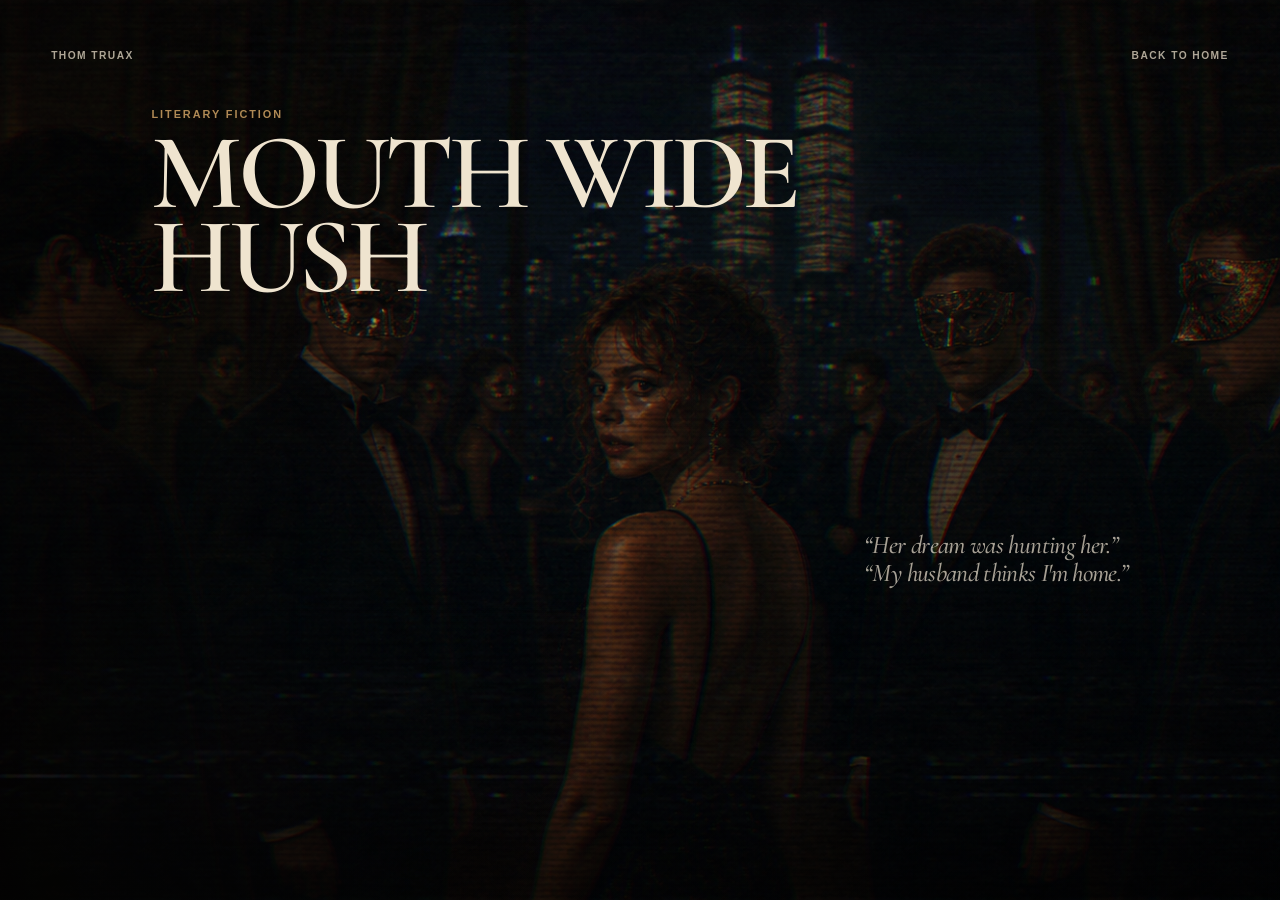
==== mouth-wide-hush.html @ 0facf197 "idk1" ====
<!DOCTYPE html>
<html lang="en">

<head>
    <meta charset="UTF-8">
    <meta name="viewport" content="width=device-width, initial-scale=1">

    <title>Mouth Wide Hush | Thom Truax</title>
    <meta name="description" content="Mouth Wide Hush, a literary fiction project by Thom Truax.">

    <link rel="preconnect" href="https://fonts.googleapis.com">
    <link rel="preconnect" href="https://fonts.gstatic.com" crossorigin>
    <link href="https://fonts.googleapis.com/css2?family=Cormorant+Garamond:wght@400;500;600;700&display=swap" rel="stylesheet">

    <link rel="stylesheet" href="style.css">
</head>

<body class="mouth-page">
    <main class="mouth-canvas">
        <nav class="mouth-nav" aria-label="Project navigation">
            <a href="index.html">THOM TRUAX</a>
            <a href="index.html">Back to Home</a>
        </nav>

        <figure class="mouth-image" aria-hidden="true">
            <img src="assets/mouth-wide-hush-ballroom-memory.png" alt="">
        </figure>

        <header class="mouth-header">
            <p>LITERARY FICTION</p>
            <h1>MOUTH WIDE HUSH</h1>
        </header>

        <figure class="mouth-quote">
            <blockquote>
                “Her dream was hunting her.”<br>
                “My husband thinks I'm home.”
            </blockquote>
        </figure>
    </main>
</body>

</html>
---- style.css ----
/*==================================================
THOM TRUAX
STYLE.CSS
==================================================*/

:root{
    --paper:#fbfaf7;
    --ink:#050505;
    --soft:#5f5d58;
    --rule:#ddd5ca;
    --accent:#8f7657;
    --column:540px;
    --serif:"Cormorant Garamond",serif;
    --sans:"Helvetica Neue",Arial,sans-serif;
    --condensed:"Arial Narrow","Helvetica Neue Condensed","Roboto Condensed","Helvetica Neue",Arial,sans-serif;
    --moose-cursor:url("data:image/svg+xml,%3Csvg xmlns='http://www.w3.org/2000/svg' width='54' height='46' viewBox='0 0 54 46'%3E%3Cpath d='M13 9 C8 2 5 2 3 4 C7 7 8 11 8 16 C5 14 3 15 2 17 C5 20 9 20 12 18 C15 21 19 23 22 24 L22 31 C20 34 19 38 21 42 L33 42 C35 38 34 34 32 31 L32 24 C35 23 39 21 42 18 C45 20 49 20 52 17 C51 15 49 14 46 16 C46 11 47 7 51 4 C49 2 46 2 41 9 C40 5 38 3 35 3 C36 7 36 11 34 15 C32 13 30 12 27 12 C24 12 22 13 20 15 C18 11 18 7 19 3 C16 3 14 5 13 9 Z' fill='%23050505'/%3E%3Cpath d='M20 23 C20 16 34 16 34 23 L32 34 C31 38 23 38 22 34 Z' fill='%23806a4c'/%3E%3Cpath d='M19 23 L12 21 L16 27 Z M35 23 L42 21 L38 27 Z' fill='%23806a4c'/%3E%3Cpath d='M24 27 L30 27 L28 34 L26 34 Z' fill='%23050505'/%3E%3Ccircle cx='24' cy='24' r='1.3' fill='%23f2e6c9'/%3E%3Ccircle cx='30' cy='24' r='1.3' fill='%23f2e6c9'/%3E%3Cpath d='M21 18 C24 16 30 16 33 18' stroke='%23f2e6c9' stroke-width='1.3' fill='none' opacity='.8'/%3E%3C/svg%3E") 27 23;
    --mask-cursor:url("data:image/svg+xml,%3Csvg xmlns='http://www.w3.org/2000/svg' width='32' height='24' viewBox='0 0 32 24'%3E%3Cpath d='M3 8 C7 3 12 5 16 8 C20 5 25 3 29 8 C27 15 22 19 16 17 C10 19 5 15 3 8 Z' fill='%23050505'/%3E%3Cellipse cx='11' cy='10' rx='3.2' ry='2.1' fill='%23fbfaf7'/%3E%3Cellipse cx='21' cy='10' rx='3.2' ry='2.1' fill='%23fbfaf7'/%3E%3Cpath d='M14 15 C15 16 17 16 18 15' stroke='%23b08a55' stroke-width='1' fill='none'/%3E%3C/svg%3E") 16 12;
    --lipstick-cursor:url("data:image/svg+xml,%3Csvg xmlns='http://www.w3.org/2000/svg' width='28' height='32' viewBox='0 0 28 32'%3E%3Cpath d='M13 2 L20 7 L16 14 L8 9 Z' fill='%23c43b71'/%3E%3Cpath d='M8 9 L16 14 L12 22 L4 17 Z' fill='%23050505'/%3E%3Cpath d='M4 17 L12 22 L10 29 L1 24 Z' fill='%23fbfaf7' stroke='%23050505' stroke-width='1.4'/%3E%3Cpath d='M12 22 L20 27 L18 31 L10 29 Z' fill='%23050505'/%3E%3Cpath d='M10 5 L17 10' stroke='%23fbfaf7' stroke-width='1' opacity='.75'/%3E%3C/svg%3E") 7 25;
    --eggplant-cursor:url("data:image/svg+xml,%3Csvg xmlns='http://www.w3.org/2000/svg' width='40' height='40' viewBox='0 0 40 40'%3E%3Cpath d='M21 8 C18 9 15 11 12 14 C6 20 5 29 10 34 C15 39 24 37 30 31 C34 27 36 23 35 18 C34 13 27 6 21 8 Z' fill='%235b2a86'/%3E%3Cpath d='M16 13 C10 18 8 27 12 31 C16 35 25 33 30 27 C32 25 33 22 33 20 C30 24 27 28 22 31 C17 34 13 33 11 30 C8 25 10 18 16 13 Z' fill='%238a4fc4' opacity='.95'/%3E%3Cpath d='M21 9 C22 5 25 3 29 4 C28 7 26 9 23 10 C26 9 30 9 34 12 C30 14 26 14 23 11 C24 14 23 17 20 20 C18 16 18 12 21 9 Z' fill='%23418a39'/%3E%3Cpath d='M25 4 C26 6 25 9 22 11' stroke='%23b5d74a' stroke-width='1.6' fill='none' stroke-linecap='round'/%3E%3C/svg%3E") 10 30;
    --moon-cursor:url("assets/moon-cursor.png") 32 32;
}

*,
*::before,
*::after{
    box-sizing:border-box;
}

html{
    margin:0;
    padding:0;
}

body,
h1,
p,
ul,
li,
hr{
    margin:0;
    padding:0;
}

body{
    background:var(--paper);
    color:var(--ink);
    font-family:var(--serif);
    font-size:18.5px;
    line-height:1.62;
    text-rendering:optimizeLegibility;
    -webkit-font-smoothing:antialiased;
}

body::after{
    content:"";
    position:fixed;
    inset:0;
    z-index:20;
    background:#000;
    opacity:0;
    pointer-events:none;
    transition:opacity .32s ease;
}

body.fade-to-black::after{
    opacity:1;
}

.page{
    width:min(76vw,var(--column));
    margin:clamp(4.6rem,9vw,6.75rem) auto clamp(3.25rem,7vw,5rem);
}

/* Masthead */

.hero{
    display:flex;
    flex-direction:column;
    align-items:flex-end;
    text-align:right;
    margin-bottom:3.15rem;
}

.hero h1{
    font-size:clamp(2.28rem,5.1vw,2.56rem);
    font-weight:500;
    line-height:1;
    letter-spacing:.105em;
    text-transform:uppercase;
    transform:translateX(clamp(1.9rem,5vw,2.85rem));
}

.location{
    margin-top:.4rem;
    color:var(--soft);
    font-size:.7rem;
    letter-spacing:.36em;
    text-transform:uppercase;
    transform:translateX(clamp(1.9rem,5vw,2.85rem));
}

/* Project Pages */

.index-link{
    margin-bottom:clamp(3.5rem,8vw,5.5rem);
    font-size:.78rem;
    letter-spacing:.08em;
    line-height:1.4;
    text-transform:uppercase;
}

.index-link a{
    color:var(--ink);
    opacity:.62;
    text-decoration:none;
    transition:opacity .24s ease;
}

.project-header{
    max-width:32rem;
}

.project-header h1{
    font-size:clamp(2.15rem,6vw,3.25rem);
    font-weight:500;
    letter-spacing:.035em;
    line-height:1.02;
    text-transform:uppercase;
}

.project-medium{
    margin-bottom:.65rem;
    color:var(--soft);
    font-size:.78rem;
    font-style:italic;
    letter-spacing:.025em;
}

.project-intro{
    max-width:26rem;
}

.project-intro p{
    color:#46413c;
    font-size:.92rem;
    line-height:1.84;
}

.project-sorry-i-cant-talk{
    min-height:100svh;
    overflow:hidden;
    background:#080404;
    color:#fff4df;
    cursor:var(--eggplant-cursor),auto;
    font-family:var(--serif);
}

.project-sorry-i-cant-talk a{
    cursor:var(--eggplant-cursor),pointer;
}

.sorry-canvas{
    position:relative;
    width:100%;
    min-height:100svh;
    padding:clamp(1.2rem,3vw,2.75rem);
    overflow:hidden;
}

.sorry-image{
    position:fixed;
    inset:0;
    z-index:0;
    width:100vw;
    height:100svh;
    margin:0;
    overflow:hidden;
    background:#080404;
}

.sorry-image::after{
    content:"";
    position:absolute;
    inset:0;
    background:
        linear-gradient(90deg,rgba(7,3,3,.5),rgba(7,3,3,.03) 32%,rgba(7,3,3,.36)),
        linear-gradient(0deg,rgba(5,2,2,.82),rgba(5,2,2,.18) 36%,rgba(5,2,2,.22) 72%,rgba(5,2,2,.58));
    pointer-events:none;
}

.sorry-image img{
    width:100%;
    height:100%;
    display:block;
    object-fit:cover;
    object-position:center center;
    transform:translateX(1.2%) scale(1.018);
    transform-origin:center center;
    filter:saturate(.92) contrast(1.05) brightness(.9);
}

.sorry-nav,
.sorry-poster{
    position:relative;
    z-index:2;
}

.sorry-nav{
    display:flex;
    align-items:flex-start;
    justify-content:space-between;
    gap:1rem;
    font-family:var(--sans);
    font-size:.64rem;
    font-weight:800;
    letter-spacing:.14em;
    line-height:1;
    text-transform:uppercase;
}

.sorry-nav a{
    color:#fff4df;
    opacity:.72;
    text-decoration:none;
    text-shadow:0 1px 14px rgba(0,0,0,.9);
    transition:opacity .24s ease;
}

.sorry-poster{
    position:relative;
    min-height:calc(100svh - clamp(2.4rem,6vw,5.5rem));
    display:grid;
    grid-template-columns:minmax(9rem,1fr) minmax(24rem,58rem) minmax(9rem,1fr);
    grid-template-rows:1fr;
    align-items:end;
    padding-top:clamp(2.8rem,6vw,5.25rem);
}

.sorry-laurels{
    align-self:center;
    width:min(16vw,12rem);
    display:flex;
    flex-direction:column;
    align-items:center;
    justify-content:center;
    gap:clamp(1rem,2vw,1.6rem);
}

.sorry-laurels-left{
    grid-column:1;
    justify-self:start;
    margin-left:clamp(.25rem,2vw,2rem);
}

.sorry-laurels-right{
    grid-column:3;
    justify-self:end;
    margin-right:clamp(.25rem,2vw,2rem);
}

.sorry-laurels img{
    width:clamp(5.75rem,11vw,10rem);
    max-height:clamp(4rem,7.2vw,7rem);
    object-fit:contain;
    filter:drop-shadow(0 .14rem .35rem rgba(0,0,0,.75));
}

.sorry-laurels .sorry-laurel-feature{
    width:clamp(7.5rem,15vw,14rem);
    max-height:clamp(5rem,9.5vw,9rem);
}

.sorry-laurels-left .sorry-laurel-feature{
    filter:brightness(0) invert(1) drop-shadow(0 .14rem .35rem rgba(0,0,0,.75));
}

.sorry-title-lockup{
    grid-column:2;
    justify-self:center;
    align-self:end;
    width:min(78vw,60rem);
    padding-bottom:clamp(1.15rem,3.1vw,2.6rem);
    text-align:center;
    text-shadow:0 .08rem .75rem rgba(0,0,0,.82),0 .02rem .08rem rgba(0,0,0,.9);
}

.sorry-title-lockup p{
    margin-bottom:clamp(.55rem,1vw,.85rem);
    color:#dfc89f;
    font-family:var(--sans);
    font-size:clamp(.62rem,.95vw,.82rem);
    font-weight:800;
    letter-spacing:.2em;
    line-height:1;
    text-transform:uppercase;
}

.sorry-title-lockup h1{
    margin:0;
    color:rgba(255,241,212,.9);
    font-size:clamp(2.65rem,6.9vw,6.35rem);
    font-weight:600;
    letter-spacing:.025em;
    line-height:.87;
    opacity:.94;
    text-transform:uppercase;
}

@media (hover:hover){
    .sorry-nav a:hover{
        opacity:1;
    }
}

/* Phantasmagoria */

.project-phantasmagoria{
    min-height:100svh;
    background:
        linear-gradient(90deg,rgba(0,0,0,.34),transparent 28%,rgba(0,0,0,.28)),
        linear-gradient(0deg,rgba(0,0,0,.42),transparent 32%,rgba(0,0,0,.16)),
        url("assets/Phantasma1.png") center center / cover no-repeat fixed,
        #050605;
    color:#ede7da;
}

.project-phantasmagoria::before{
    content:"";
    position:fixed;
    inset:0;
    z-index:-1;
    background:
        repeating-linear-gradient(90deg,rgba(255,255,255,.025) 0 1px,transparent 1px 7px);
    opacity:.22;
    pointer-events:none;
}

.project-phantasmagoria .page{
    width:100%;
    min-height:100svh;
    margin:0;
    padding:clamp(1.35rem,3vw,2.4rem);
    display:flex;
    flex-direction:column;
    justify-content:space-between;
}

.project-phantasmagoria .index-link{
    margin-bottom:0;
    font-family:var(--sans);
    font-size:.66rem;
    font-weight:700;
    letter-spacing:.15em;
}

.project-phantasmagoria .index-link a,
.project-phantasmagoria footer a{
    color:#f4ead9;
    text-shadow:0 1px 16px rgba(0,0,0,.86);
}

.project-phantasmagoria .project-medium{
    color:#a9b3ad;
    font-family:var(--sans);
    font-size:.67rem;
    font-style:normal;
    font-weight:700;
    letter-spacing:.17em;
    text-transform:uppercase;
}

.project-phantasmagoria hr{
    border-color:rgba(234,222,200,.22);
    margin:clamp(1.55rem,3.4vw,2.5rem) 0;
}

.project-phantasmagoria footer nav{
    color:#9ea59c;
    justify-content:flex-end;
    font-family:var(--sans);
    font-size:.66rem;
    font-weight:700;
    letter-spacing:.14em;
}

/* Dividers */

hr{
    border:none;
    border-top:1px solid var(--rule);
    margin:2rem 0 2.25rem;
}

/* Projects */

.projects{
    transform:translateX(clamp(-1.75rem,-3vw,-.9rem));
}

.projects ul{
    list-style:none;
}

.projects li{
    margin-bottom:1.48rem;
}

.projects li:last-child{
    margin-bottom:0;
}

.projects a{
    display:inline-block;
    color:inherit;
    text-decoration:none;
    transition:opacity .24s ease, transform .24s ease;
}

.projects a:focus-visible,
.index-link a:focus-visible,
footer a:focus-visible{
    outline:1px solid var(--accent);
    outline-offset:.24rem;
}

@media (hover:hover){
    .index-link a:hover{
        opacity:.92;
    }

    .projects a:hover{
        opacity:.72;
        transform:translateX(.1rem);
    }
}

.title{
    display:block;
    font-size:1.34rem;
    font-weight:500;
    letter-spacing:.045em;
    line-height:1.14;
    text-transform:uppercase;
}

.medium{
    display:block;
    margin-top:.18rem;
    color:var(--soft);
    font-size:.77rem;
    font-style:italic;
    letter-spacing:.018em;
}

/* About */

.about{
    max-width:26rem;
}

.about p{
    color:#46413c;
    font-size:.92rem;
    line-height:1.84;
}

/* Footer */

footer{
    margin-top:.7rem;
}

footer nav{
    display:flex;
    align-items:center;
    flex-wrap:wrap;
    gap:.78rem;
    color:var(--soft);
    font-size:.79rem;
    letter-spacing:.075em;
    line-height:1.4;
    text-transform:uppercase;
}

footer a{
    color:var(--ink);
    text-decoration:none;
    opacity:.64;
    transition:opacity .24s ease;
}

/* Homepage Composition */

.home-page{
    cursor:var(--moon-cursor),auto;
    overflow:hidden;
}

.home-page a{
    cursor:var(--moon-cursor),pointer;
}

.home-page .page{
    width:100%;
    height:100svh;
    margin:0;
    padding:clamp(1.7rem,4vh,3rem) clamp(1.35rem,4.5vw,4.4rem);
    display:grid;
    grid-template-columns:repeat(12,minmax(0,1fr));
    grid-template-rows:repeat(12,minmax(0,1fr));
    column-gap:clamp(1rem,2.4vw,2.3rem);
}

.home-page .hero{
    grid-column:7 / 13;
    grid-row:1 / 3;
    justify-self:end;
    align-self:start;
    margin-bottom:0;
}

.home-page .hero h1,
.home-page .location{
    transform:none;
}

.home-page .hero h1{
    font-family:var(--condensed);
    font-size:clamp(3.15rem,7.2vw,6.65rem);
    font-stretch:condensed;
    font-weight:900;
    letter-spacing:-.045em;
    line-height:.78;
    text-align:right;
}

.home-page .location{
    margin-top:.55rem;
    color:var(--ink);
    font-family:var(--sans);
    font-size:.66rem;
    font-weight:700;
    letter-spacing:.16em;
    line-height:1;
}

.home-page .page > hr{
    display:none;
}

.home-page .projects{
    grid-column:1 / 7;
    grid-row:5 / 11;
    align-self:end;
    transform:none;
    padding-left:0;
}

.home-page .projects a,
.home-page footer a{
    transition:none;
}

.home-page .mouth-wide-hush-link{
    cursor:var(--mask-cursor),pointer;
}

.home-page .slay-link{
    cursor:var(--lipstick-cursor),pointer;
}

.home-page .phantasmagoria-link{
    cursor:var(--moose-cursor),pointer;
}

.home-page .sorry-link{
    cursor:var(--eggplant-cursor),pointer;
}

.home-page .projects ul{
    max-width:39rem;
}

.home-page .projects li{
    margin-bottom:1.7rem;
}

.home-page .title{
    font-family:var(--serif);
    font-size:clamp(1.5rem,3vw,2.65rem);
    font-style:italic;
    font-weight:600;
    letter-spacing:-.035em;
    line-height:.9;
    text-transform:uppercase;
}

.home-page .volume{
    display:inline-block;
    font-size:.62em;
    letter-spacing:-.015em;
    transform:translateY(-.05em);
}

.home-page .medium{
    margin-top:.22rem;
    color:var(--soft);
    font-family:var(--sans);
    font-size:.64rem;
    font-style:normal;
    font-weight:700;
    letter-spacing:.12em;
    line-height:1;
    text-transform:uppercase;
}

.home-page .about{
    grid-column:9 / 13;
    grid-row:7 / 10;
    justify-self:end;
    align-self:end;
    max-width:18rem;
    margin-left:0;
    text-align:right;
    transform:none;
}

.home-page .about p{
    color:var(--ink);
    font-family:var(--sans);
    font-size:.76rem;
    font-weight:700;
    line-height:1.45;
    letter-spacing:.1em;
    text-transform:uppercase;
}

.home-page footer{
    grid-column:9 / 13;
    grid-row:11 / 12;
    justify-self:end;
    align-self:end;
    margin-top:0;
}

.home-page footer nav{
    justify-content:flex-end;
    font-family:var(--sans);
    font-size:.62rem;
    font-weight:700;
    letter-spacing:.13em;
}

@media (hover:hover){
    footer a:hover{
        opacity:.92;
    }
}

/* Mobile */

@media (max-width:700px){
    .project-sorry-i-cant-talk{
        overflow:hidden;
    }

    .sorry-canvas{
        min-height:100svh;
        padding:1.25rem;
    }

    .sorry-image img{
        object-position:41% center;
        transform:translateX(4.2%) scale(1.022);
        filter:saturate(.92) contrast(1.06) brightness(.82);
    }

    .sorry-image::after{
        background:
            linear-gradient(90deg,rgba(7,3,3,.58),rgba(7,3,3,.16) 45%,rgba(7,3,3,.48)),
            linear-gradient(0deg,rgba(5,2,2,.88),rgba(5,2,2,.2) 43%,rgba(5,2,2,.5));
    }

    .sorry-nav{
        font-size:.6rem;
        letter-spacing:.12em;
    }

    .sorry-poster{
        min-height:calc(100svh - 2.5rem);
        grid-template-columns:minmax(4.7rem,1fr) minmax(11.5rem,2fr) minmax(4.7rem,1fr);
        padding-top:3.4rem;
    }

    .sorry-laurels{
        width:auto;
        align-self:end;
        gap:.8rem;
        margin-bottom:clamp(7.2rem,28vh,13rem);
    }

    .sorry-laurels img{
        width:clamp(3.65rem,17vw,5rem);
        max-height:clamp(2.6rem,10vw,3.4rem);
    }

    .sorry-laurels .sorry-laurel-feature{
        width:clamp(4.55rem,22vw,6.1rem);
        max-height:clamp(3.3rem,13vw,4.4rem);
    }

    .sorry-laurels-left{
        margin-left:0;
    }

    .sorry-laurels-right{
        margin-right:0;
    }

    .sorry-title-lockup{
        grid-column:1 / 4;
        width:100%;
        padding-bottom:.85rem;
    }

    .sorry-title-lockup p{
        margin-bottom:.62rem;
        font-size:.6rem;
        letter-spacing:.16em;
    }

    .sorry-title-lockup h1{
        font-size:clamp(2.25rem,12.5vw,4.15rem);
        letter-spacing:.01em;
        line-height:.9;
        opacity:.92;
    }

    .home-page{
        overflow:auto;
    }

    .page{
        width:min(86vw,500px);
        margin:46px auto 38px;
    }

    .hero{
        margin-bottom:2.35rem;
    }

    hr{
        margin:1.7rem 0 1.9rem;
    }

    .hero h1,
    .location{
        transform:none;
    }

    .hero h1{
        font-size:2.05rem;
        letter-spacing:.085em;
    }

    .home-page .page{
        width:min(86vw,500px);
        height:auto;
        min-height:auto;
        display:block;
        padding:0;
        margin:34px auto 28px;
    }

    .home-page .hero{
        margin-bottom:2.65rem;
    }

    .home-page .hero h1,
    .home-page .location{
        transform:none;
    }

    .home-page .hero h1{
        font-size:clamp(3.45rem,15vw,5.65rem);
        letter-spacing:-.055em;
        line-height:.78;
    }

    .home-page .location{
        margin-top:.7rem;
        font-size:.64rem;
        letter-spacing:.14em;
    }

    .index-link{
        margin-bottom:3rem;
    }

    .project-header h1{
        font-size:2rem;
    }

    .projects{
        transform:none;
    }

    .home-page .projects{
        transform:none;
        padding-left:0;
    }

    .title{
        font-size:1.18rem;
        letter-spacing:.035em;
    }

    .home-page .title{
        font-size:clamp(1.72rem,8.5vw,2.65rem);
        letter-spacing:-.04em;
        line-height:.88;
    }

    .home-page .medium{
        margin-top:.38rem;
        font-size:.62rem;
        letter-spacing:.11em;
    }

    .home-page .about{
        width:100%;
        max-width:none;
        margin-left:0;
        justify-self:auto;
        align-self:auto;
        margin-top:2.45rem;
        transform:none;
    }

    .home-page .about p{
        font-size:.72rem;
        line-height:1.5;
        letter-spacing:.1em;
    }

    .home-page footer{
        width:100%;
        justify-self:auto;
        align-self:auto;
        margin-top:2.35rem;
    }

    .home-page footer nav{
        justify-content:flex-start;
    }

    .projects li{
        margin-bottom:1.32rem;
    }

    footer nav{
        gap:.64rem;
        font-size:.76rem;
        letter-spacing:.055em;
    }
}

@media (max-width:430px){
    .page{
        width:min(84vw,500px);
        margin-top:40px;
    }

    .hero h1{
        font-size:1.92rem;
    }

    .location{
        font-size:.67rem;
        letter-spacing:.3em;
    }

    .title{
        font-size:1.1rem;
        line-height:1.18;
    }

    .medium{
        margin-top:.2rem;
    }
}

/* Mouth Wide Hush */

.mouth-page{
    min-height:100svh;
    overflow:hidden;
    cursor:var(--mask-cursor),auto;
    background:
        radial-gradient(circle at 72% 28%,rgba(176,138,85,.18),transparent 14rem),
        radial-gradient(circle at 18% 88%,rgba(255,244,221,.07),transparent 20rem),
        linear-gradient(135deg,#080605 0%,#17100d 44%,#030303 100%);
    color:#efe4cf;
    font-family:var(--serif);
}

.mouth-page::before{
    content:"";
    position:fixed;
    inset:0;
    background:
        radial-gradient(circle at 12% 42%,rgba(176,138,85,.08),transparent 12rem),
        radial-gradient(circle at 86% 36%,rgba(176,138,85,.07),transparent 10rem),
        linear-gradient(90deg,rgba(0,0,0,.2),transparent 30%,rgba(0,0,0,.28));
    animation:mouth-candle-breathe 9s ease-in-out infinite alternate;
    pointer-events:none;
}

.mouth-canvas{
    position:relative;
    z-index:1;
    height:100svh;
    padding:clamp(1.4rem,4vw,3.5rem);
    display:grid;
    grid-template-columns:repeat(12,minmax(0,1fr));
    grid-template-rows:repeat(12,minmax(0,1fr));
    gap:clamp(1rem,2vw,2rem);
}

.mouth-image{
    position:fixed;
    inset:0;
    z-index:0;
    width:100vw;
    height:100svh;
    margin:0;
    opacity:.94;
    overflow:hidden;
    filter:saturate(.94) contrast(1.01) brightness(.92);
}

.mouth-image::after{
    content:"";
    position:absolute;
    inset:0;
    background:
        linear-gradient(90deg,rgba(5,3,2,.55),rgba(5,3,2,.08) 40%,rgba(5,3,2,.24)),
        linear-gradient(0deg,rgba(5,3,2,.48),transparent 38%,rgba(5,3,2,.18));
}

.mouth-image img{
    width:100%;
    height:100%;
    display:block;
    object-fit:cover;
    object-position:center center;
}

.mouth-nav,
.mouth-header,
.mouth-quote{
    position:relative;
    z-index:2;
}

.mouth-nav{
    grid-column:1 / 13;
    grid-row:1;
    display:flex;
    align-items:flex-start;
    justify-content:space-between;
    gap:1rem;
    font-family:var(--sans);
    font-size:.64rem;
    font-weight:700;
    letter-spacing:.14em;
    line-height:1;
    text-transform:uppercase;
}

.mouth-nav a{
    color:#efe4cf;
    cursor:var(--mask-cursor),pointer;
    opacity:.72;
    text-decoration:none;
}

.mouth-header{
    grid-column:2 / 10;
    grid-row:2 / 5;
    align-self:end;
}

.mouth-header p{
    margin-bottom:.75rem;
    color:#b08a55;
    font-family:var(--sans);
    font-size:.68rem;
    font-weight:700;
    letter-spacing:.18em;
    line-height:1;
}

.mouth-header h1{
    font-size:clamp(3rem,8.4vw,7rem);
    font-weight:600;
    letter-spacing:-.045em;
    line-height:.78;
    text-transform:uppercase;
}

.mouth-quote{
    grid-column:7 / 12;
    grid-row:8 / 11;
    align-self:start;
    justify-self:end;
    margin:0;
}

.mouth-quote blockquote{
    margin:0;
    color:#f5ead8;
    opacity:.68;
    font-size:clamp(1.05rem,2vw,1.8rem);
    font-style:italic;
    font-weight:500;
    letter-spacing:-.025em;
    line-height:1.08;
    animation:mouth-quote-arrive 1.8s ease-out both;
}

@media (hover:hover){
    .mouth-nav a:hover{
        opacity:1;
    }
}

@media (max-width:760px){
    .mouth-page{
        min-height:100svh;
        overflow:hidden;
    }

    .mouth-canvas{
        height:100svh;
        min-height:100svh;
        display:grid;
        grid-template-columns:repeat(6,minmax(0,1fr));
        grid-template-rows:repeat(12,minmax(0,1fr));
        padding:1.35rem;
    }

    .mouth-image{
        position:fixed;
        inset:0;
        width:100vw;
        height:100svh;
        margin:0;
        opacity:.84;
        filter:saturate(.92) contrast(1.03) brightness(.86);
    }

    .mouth-image::after{
        background:
            linear-gradient(90deg,rgba(5,3,2,.64),rgba(5,3,2,.16) 54%,rgba(5,3,2,.5)),
            linear-gradient(0deg,rgba(5,3,2,.62),transparent 46%,rgba(5,3,2,.24));
    }

    .mouth-image img{
        object-position:52% center;
    }

    .mouth-nav{
        grid-column:1 / 7;
        grid-row:1;
        margin-bottom:0;
    }

    .mouth-header{
        grid-column:1 / 7;
        grid-row:3 / 6;
        align-self:end;
        margin-bottom:0;
    }

    .mouth-header h1{
        font-size:clamp(3.4rem,16vw,5.8rem);
    }

    .mouth-quote{
        grid-column:2 / 7;
        grid-row:9 / 11;
        align-self:start;
        justify-self:end;
        max-width:18rem;
        margin:0;
    }

    .mouth-quote blockquote{
        font-size:clamp(1.25rem,6vw,2.2rem);
    }
}

@keyframes mouth-candle-breathe{
    from{
        opacity:.82;
    }

    to{
        opacity:1;
    }
}

@keyframes mouth-quote-arrive{
    from{
        opacity:0;
    }

    to{
        opacity:.68;
    }
}

/* Slay of the Dead */

.slay-page{
    min-height:100svh;
    overflow:hidden;
    cursor:var(--lipstick-cursor),auto;
    background:#020104;
    color:#fff5e8;
    font-family:var(--serif);
}

.slay-page::before{
    content:"";
    position:fixed;
    inset:0;
    z-index:1;
    background:
        radial-gradient(circle at 50% 50%,rgba(255,222,231,.2),transparent 13rem),
        radial-gradient(circle at 50% 50%,rgba(255,34,135,.16),transparent 24rem),
        radial-gradient(circle at 18% 18%,rgba(255,255,255,.04),transparent 14rem),
        radial-gradient(circle at 82% 84%,rgba(255,46,147,.11),transparent 18rem),
        linear-gradient(135deg,rgba(13,5,16,.94),rgba(2,1,4,.86) 48%,rgba(8,2,8,.96));
    pointer-events:none;
}

.slay-page::after{
    content:"";
    position:fixed;
    inset:0;
    z-index:1;
    background:
        radial-gradient(circle at 50% 50%,transparent 0 17rem,rgba(255,255,255,.08) 17.05rem 17.12rem,transparent 17.2rem),
        radial-gradient(circle at 50% 50%,transparent 0 28rem,rgba(255,75,154,.08) 28.05rem 28.12rem,transparent 28.2rem);
    opacity:.34;
    pointer-events:none;
}

.slay-canvas{
    position:relative;
    z-index:2;
    height:100svh;
    padding:clamp(1.35rem,4vw,3.6rem);
    overflow:hidden;
}

.slay-image{
    position:fixed;
    inset:0;
    z-index:0;
    width:100vw;
    height:100svh;
    margin:0;
    overflow:hidden;
    opacity:.18;
    filter:saturate(.7) contrast(1.15) brightness(.42) blur(.4px);
    mix-blend-mode:screen;
}

.slay-image img{
    width:100%;
    height:100%;
    display:block;
    object-fit:cover;
    object-position:center center;
}

.slay-nav,
.slay-header{
    position:relative;
    z-index:8;
}

.slay-nav{
    position:absolute;
    top:clamp(1.25rem,3.2vw,2.9rem);
    left:clamp(1.25rem,3.2vw,2.9rem);
    right:clamp(1.25rem,3.2vw,2.9rem);
    display:flex;
    align-items:flex-start;
    justify-content:space-between;
    gap:1rem;
    font-family:var(--sans);
    font-size:.64rem;
    font-weight:800;
    letter-spacing:.14em;
    line-height:1;
    text-transform:uppercase;
}

.slay-nav a{
    color:#fff5e8;
    cursor:var(--lipstick-cursor),pointer;
    opacity:.72;
    text-decoration:none;
}

.slay-system{
    position:absolute;
    left:50%;
    top:50%;
    z-index:4;
    width:min(82vw,52rem);
    aspect-ratio:1;
    transform:translate(-50%,-50%);
}

.ton618{
    position:absolute;
    inset:10%;
    z-index:4;
    border-radius:50%;
    background:
        radial-gradient(circle at 50% 50%,#000 0 54%,rgba(0,0,0,.98) 58%,rgba(18,4,18,.78) 63%,rgba(255,220,225,.18) 65%,transparent 67%),
        conic-gradient(from 224deg,rgba(255,238,230,.02),rgba(255,207,218,.38),rgba(255,67,157,.1),rgba(255,245,232,.44),rgba(32,6,26,.06),rgba(255,207,218,.2),rgba(255,238,230,.02));
    box-shadow:
        0 0 1rem rgba(255,238,230,.18),
        0 0 7rem rgba(255,38,139,.18),
        0 0 20rem rgba(0,0,0,.88);
    transform:rotate(-15deg) scaleX(1.12);
}

.ton618::before,
.ton618::after,
.slay-horizon{
    content:"";
    position:absolute;
    border-radius:50%;
    pointer-events:none;
}

.ton618::before{
    inset:7%;
    background:#000;
    box-shadow:
        inset 0 0 3rem rgba(255,255,255,.03),
        0 0 4rem rgba(0,0,0,.95);
}

.ton618::after{
    inset:-11%;
    background:
        conic-gradient(from 128deg,transparent 0 9%,rgba(255,245,232,.45) 13%,rgba(255,75,154,.18) 19%,transparent 31%,rgba(255,230,230,.38) 45%,transparent 55%,rgba(255,75,154,.24) 70%,transparent 86%);
    -webkit-mask:radial-gradient(circle,transparent 0 59%,#000 61% 69%,transparent 71%);
    mask:radial-gradient(circle,transparent 0 59%,#000 61% 69%,transparent 71%);
    filter:blur(.7px);
    opacity:.78;
}

.slay-horizon{
    inset:-18%;
    background:
        conic-gradient(from 132deg,transparent 0 11%,rgba(255,248,235,.24) 16%,rgba(255,45,145,.14) 24%,transparent 35%,rgba(255,222,231,.18) 48%,transparent 62%,rgba(255,72,158,.16) 75%,transparent 88%);
    -webkit-mask:radial-gradient(circle,transparent 0 62%,#000 64% 72%,transparent 74%);
    mask:radial-gradient(circle,transparent 0 62%,#000 64% 72%,transparent 74%);
    opacity:.66;
    filter:blur(1px);
    animation:slay-horizon-turn 28s linear infinite;
}

.slay-header{
    position:absolute;
    left:50%;
    top:50%;
    z-index:6;
    width:min(58vw,30rem);
    text-align:center;
    transform:translate(-50%,-50%) rotate(-8deg);
    mix-blend-mode:screen;
}

.slay-header h1{
    max-width:none;
    font-family:var(--condensed);
    font-size:clamp(4.25rem,9.3vw,9rem);
    font-stretch:condensed;
    font-weight:900;
    letter-spacing:0;
    line-height:.7;
    opacity:.94;
    text-shadow:
        0 0 .5rem rgba(255,244,232,.3),
        0 0 2rem rgba(255,50,145,.28),
        .45rem .1rem 1.8rem rgba(0,0,0,.88);
    text-transform:uppercase;
}

.slay-header h1 span{
    display:block;
    margin-top:.08em;
    color:#ff4b9a;
    font-size:.22em;
    letter-spacing:0;
    line-height:1;
}

.slay-orbit{
    position:absolute;
    inset:0;
    z-index:5;
    border-radius:50%;
}

.fragment{
    --x:50%;
    --y:50%;
    --pull:0deg;
    --scale:1;
    --blur:0;
    position:absolute;
    left:var(--x);
    top:var(--y);
    display:block;
    color:#fff5e8;
    opacity:var(--o,.78);
    filter:blur(var(--blur));
    transform:translate(-50%,-50%) rotate(var(--pull)) scale(var(--scale));
    transform-origin:center;
}

.fragment::before{
    content:"";
    position:absolute;
    left:50%;
    top:50%;
    z-index:-1;
    width:clamp(2rem,8vw,7rem);
    height:1px;
    background:linear-gradient(90deg,rgba(255,74,156,.24),transparent);
    transform:translateY(-50%) rotate(180deg);
    transform-origin:left center;
}

.fragment-sign{
    color:#ff4b9a;
    font-family:var(--sans);
    font-size:.82rem;
    font-weight:900;
    letter-spacing:.18em;
    line-height:.9;
    text-align:center;
    text-transform:uppercase;
    text-shadow:0 0 .7rem rgba(255,56,143,.8);
}

.fragment-sign-pink{
    --x:14%;
    --y:42%;
    --pull:18deg;
    --scale:1.04;
}

.fragment-sign-pony{
    --x:20%;
    --y:50%;
    --pull:24deg;
    --scale:.74;
}

.fragment-sign-club{
    --x:11%;
    --y:57%;
    --pull:8deg;
    --scale:.5;
    --blur:.3px;
}

.fragment-wig{
    --x:24%;
    --y:74%;
    --pull:-34deg;
    --scale:1.1;
    width:5rem;
    height:3.6rem;
    border-radius:54% 48% 46% 50%;
    background:
        radial-gradient(ellipse at 34% 32%,rgba(255,246,240,.86),transparent 38%),
        radial-gradient(ellipse at 62% 24%,rgba(210,200,196,.76),transparent 34%),
        radial-gradient(ellipse at 46% 78%,rgba(118,108,108,.72),transparent 48%),
        repeating-linear-gradient(102deg,rgba(255,245,238,.78) 0 .08rem,rgba(105,96,96,.48) .08rem .16rem,transparent .16rem .34rem);
    opacity:.7;
    box-shadow:0 0 1rem rgba(255,245,238,.08);
}

.fragment-wig::after{
    content:"";
    position:absolute;
    left:9%;
    right:8%;
    bottom:-.55rem;
    height:1.7rem;
    border-radius:0 0 50% 50%;
    background:repeating-linear-gradient(112deg,rgba(255,245,238,.55) 0 .07rem,transparent .07rem .28rem);
    transform:skewX(-12deg);
}

.fragment-kit{
    --x:73%;
    --y:78%;
    --pull:-135deg;
    --scale:.82;
    width:5rem;
    height:3.1rem;
    border:1px solid rgba(255,245,232,.66);
    border-radius:.22rem;
    transform:translate(-50%,-50%) rotate(var(--pull)) perspective(8rem) rotateX(48deg) scale(var(--scale));
}

.fragment-kit::after{
    content:"";
    position:absolute;
    inset:.55rem;
    border-top:1px solid rgba(255,75,154,.82);
    border-bottom:1px solid rgba(255,75,154,.32);
}

.fragment-lipstick{
    --x:41%;
    --y:82%;
    --pull:-72deg;
    --scale:.88;
    width:.72rem;
    height:4rem;
    border-radius:.2rem;
    background:linear-gradient(#ff2d83 0 35%,#f4dfd2 35% 48%,#151015 48%);
}

.fragment-lash{
    --x:87%;
    --y:56%;
    --pull:-166deg;
    --scale:.8;
    width:5.2rem;
    height:1.8rem;
    border-top:.18rem solid rgba(255,245,232,.76);
    border-radius:50%;
}

.fragment-lash::after{
    content:"";
    position:absolute;
    inset:-.2rem .4rem auto;
    height:1.2rem;
    background:repeating-linear-gradient(100deg,transparent 0 .42rem,rgba(255,245,232,.68) .42rem .48rem,transparent .48rem .74rem);
}

.fragment-ornament{
    --x:59%;
    --y:8%;
    --pull:103deg;
    --scale:.58;
    width:2.2rem;
    aspect-ratio:1;
    border-radius:50%;
    background:radial-gradient(circle at 34% 26%,#fff5e8,#ff4b9a 38%,#260315 72%);
    box-shadow:0 0 1rem rgba(255,75,154,.44);
}

.fragment-tinsel{
    --x:34%;
    --y:15%;
    --pull:62deg;
    --scale:1.18;
    width:7.4rem;
    height:.45rem;
    background:repeating-linear-gradient(90deg,#fff5e8 0 .18rem,#ff4b9a .18rem .34rem,transparent .34rem .56rem);
    opacity:.46;
}

.fragment-glass{
    --x:19%;
    --y:78%;
    --pull:-31deg;
    --scale:.76;
    width:2.1rem;
    height:4.1rem;
    border:.12rem solid rgba(255,245,232,.65);
    border-top:none;
    clip-path:polygon(24% 0,76% 0,62% 60%,54% 60%,54% 92%,78% 92%,78% 100%,22% 100%,22% 92%,46% 92%,46% 60%,38% 60%);
}

.fragment-hat{
    --x:17%;
    --y:69%;
    --pull:-18deg;
    --scale:.84;
    width:5rem;
    height:2.2rem;
    border:.16rem solid rgba(255,245,232,.68);
    border-top:none;
    border-radius:0 0 50% 50%;
}

.fragment-hat::after{
    content:"";
    position:absolute;
    left:-.55rem;
    right:-.55rem;
    bottom:-.25rem;
    height:.32rem;
    background:rgba(255,75,154,.72);
    border-radius:50%;
}

.fragment-zombie{
    --scale:.76;
    width:4.8rem;
    height:1.35rem;
    border-top:.28rem solid rgba(173,191,160,.74);
    border-radius:50%;
    box-shadow:1.35rem .38rem 0 -.48rem rgba(173,191,160,.54);
}

.fragment-zombie::after{
    content:"";
    position:absolute;
    right:-1.05rem;
    top:-.62rem;
    width:1.55rem;
    height:1.35rem;
    border-radius:50% 44% 42% 50%;
    background:rgba(173,191,160,.66);
    box-shadow:
        -.62rem .65rem 0 -.4rem rgba(173,191,160,.76),
        .22rem .18rem 0 -.16rem rgba(16,38,18,.88);
}

.fragment-zombie-one{
    --x:86%;
    --y:57%;
    --pull:-164deg;
    --scale:.92;
}

.fragment-zombie-two{
    --x:39%;
    --y:13%;
    --pull:76deg;
    --scale:.52;
    --blur:.45px;
    opacity:.5;
}

.fragment-pussy-wagon{
    --x:12%;
    --y:25%;
    --pull:31deg;
    --scale:.7;
    width:8.3rem;
    height:2.2rem;
    display:flex;
    align-items:center;
    justify-content:center;
    color:#2a050f;
    font-family:var(--sans);
    font-size:.52rem;
    font-weight:900;
    letter-spacing:.16em;
    text-transform:uppercase;
    background:#ffd91f;
    border-radius:1.2rem .45rem .45rem 1.2rem;
    box-shadow:
        inset 0 -.28rem 0 rgba(0,0,0,.22),
        0 0 1.4rem rgba(255,217,31,.3);
}

@media (hover:hover){
    .slay-nav a:hover{
        opacity:1;
    }
}

@media (max-width:760px){
    .slay-page{
        overflow:hidden;
    }

    .slay-page::before{
        background:
            radial-gradient(circle at 50% 49%,rgba(255,222,231,.2),transparent 10rem),
            radial-gradient(circle at 50% 49%,rgba(255,34,135,.14),transparent 17rem),
            linear-gradient(135deg,rgba(13,5,16,.94),rgba(2,1,4,.92) 52%,rgba(8,2,8,.98));
    }

    .slay-page::after{
        opacity:.12;
    }

    .slay-canvas{
        height:100svh;
        padding:1.35rem;
    }

    .slay-image{
        position:fixed;
        opacity:.82;
    }

    .slay-image img{
        object-position:center center;
    }

    .slay-nav{
        top:1.35rem;
        left:1.35rem;
        right:1.35rem;
    }

    .slay-system{
        width:min(112vw,32rem);
        top:50%;
    }

    .slay-header h1{
        font-size:clamp(3.05rem,16vw,5.4rem);
    }

    .fragment{
        --scale:calc(var(--scale) * .78);
    }

    .fragment-sign,
    .fragment-zombie,
    .fragment-kit{
        opacity:.42;
    }
}

@keyframes slay-horizon-turn{
    to{
        transform:rotate(360deg);
    }
}

/* Slay of the Dead - finished artwork presentation */

.slay-page{
    background:#02030a;
}

.slay-page::before{
    background-image:url("assets/slay-hero-reference-v2.png");
    background-position:center bottom;
    background-repeat:no-repeat;
    background-size:cover;
    opacity:1;
}

.slay-page::after{
    display:none;
}

.slay-canvas{
    height:100svh;
    padding:clamp(1.35rem,4vw,3.8rem);
    background:none;
}

.slay-nebula-energy{
    position:absolute;
    inset:0;
    z-index:2;
    pointer-events:none;
    background:
        radial-gradient(ellipse at 35% 23%,rgba(255,112,35,.09),rgba(255,112,35,.045) 16%,transparent 34%),
        radial-gradient(ellipse at 24% 62%,rgba(255,139,45,.075),rgba(255,139,45,.035) 14%,transparent 31%),
        radial-gradient(ellipse at 75% 27%,rgba(74,166,255,.07),rgba(74,166,255,.035) 17%,transparent 36%),
        radial-gradient(ellipse at 66% 44%,rgba(96,182,255,.052),rgba(96,182,255,.026) 12%,transparent 28%);
    filter:blur(1rem);
    mix-blend-mode:screen;
    opacity:.18;
    transform:translate3d(0,0,0) scale(1);
    animation:slay-nebula-current 10.5s ease-in-out infinite;
}

.slay-nebula-map{
    position:absolute;
    inset:0;
    width:100%;
    height:100%;
    overflow:visible;
}

.slay-current{
    fill:none;
    stroke-linecap:round;
    stroke-linejoin:round;
    stroke-width:.38;
    stroke-dasharray:7 15;
    stroke-dashoffset:34;
    opacity:.7;
    filter:blur(.045rem);
    animation:slay-current-travel 10.5s ease-in-out infinite;
}

.slay-current-orange{
    stroke:rgba(255,142,50,.95);
}

.slay-current-blue{
    stroke:rgba(103,193,255,.92);
}

.slay-current-two{
    animation-duration:38s;
    animation-delay:-13s;
    opacity:.3;
}

.slay-current-three{
    animation-duration:36s;
    animation-delay:-8s;
    opacity:.34;
}

.slay-current-four{
    animation-duration:41s;
    animation-delay:-19s;
    opacity:.25;
}

.slay-current-title{
    stroke-width:.48;
    stroke-dasharray:8 15;
    opacity:.82;
    filter:blur(.025rem);
    animation:slay-current-to-title 10.5s ease-in-out infinite;
}

.slay-current-title-left{
    animation-delay:-1.2s;
}

.slay-current-title-right{
    animation-delay:-3.4s;
}

.slay-title-charge{
    position:absolute;
    left:50%;
    top:45.2%;
    z-index:4;
    width:min(38rem,45vw);
    height:min(13rem,16vw);
    border-radius:50%;
    background:
        radial-gradient(ellipse at 40% 45%,rgba(255,143,49,.22),transparent 42%),
        radial-gradient(ellipse at 61% 42%,rgba(88,172,255,.22),transparent 45%),
        radial-gradient(ellipse at 50% 51%,rgba(255,255,236,.2),transparent 54%);
    filter:blur(.52rem);
    mix-blend-mode:screen;
    opacity:.16;
    pointer-events:none;
    transform:translate(-50%,-50%) scale(.96);
    animation:slay-title-anoint 10.5s ease-in-out infinite;
}

.slay-energy-descent{
    position:absolute;
    left:50%;
    top:53%;
    z-index:4;
    width:.26rem;
    height:38%;
    border-radius:999px;
    background:linear-gradient(
        to bottom,
        rgba(255,236,190,0),
        rgba(255,236,190,.72) 16%,
        rgba(255,80,176,.42) 68%,
        rgba(255,73,173,0)
    );
    box-shadow:
        0 0 .72rem rgba(255,230,181,.62),
        0 0 1.8rem rgba(255,78,175,.36);
    filter:blur(.04rem);
    mix-blend-mode:screen;
    opacity:0;
    pointer-events:none;
    transform:translateX(-50%) scaleY(.18);
    transform-origin:top center;
    animation:slay-energy-descent 10.5s ease-in-out infinite;
}

.slay-horizon-whisper{
    position:absolute;
    left:50%;
    top:92.4%;
    z-index:5;
    width:clamp(8rem,11vw,11.25rem);
    height:clamp(2.1rem,3.2vw,3.3rem);
    opacity:.74;
    pointer-events:none;
    transform:translate(-50%,-50%);
}

.slay-neon-breath{
    position:absolute;
    left:50%;
    top:34%;
    width:50%;
    height:.52rem;
    border-radius:999px;
    background:rgba(255,73,173,.25);
    box-shadow:
        0 0 .38rem rgba(255,73,173,.76),
        0 0 1.15rem rgba(255,73,173,.48),
        0 0 2.15rem rgba(255,73,173,.26);
    mix-blend-mode:screen;
    opacity:.68;
    transform:translate(-50%,-50%);
    animation:slay-neon-breath 10.5s steps(1,end) infinite;
}

.slay-star-pulse{
    position:absolute;
    inset:0;
    z-index:5;
    pointer-events:none;
}

.slay-star{
    --x:50%;
    --y:30%;
    --s:1;
    --delay:0s;
    --star-color:255,246,221;
    --star-glow:255,166,87;
    position:absolute;
    left:var(--x);
    top:var(--y);
    width:.62rem;
    height:.62rem;
    border-radius:50%;
    background:rgba(var(--star-color),.82);
    box-shadow:
        0 0 .5rem rgba(var(--star-color),.52),
        0 0 1.4rem rgba(var(--star-glow),.26),
        0 0 2.4rem rgba(var(--star-glow),.12);
    mix-blend-mode:screen;
    opacity:.54;
    transform:translate(-50%,-50%) scale(var(--s));
    animation:slay-star-faint var(--cycle,16s) ease-in-out var(--delay) infinite;
}

.slay-star::before,
.slay-star::after{
    content:"";
    position:absolute;
    left:50%;
    top:50%;
    width:360%;
    height:.045rem;
    border-radius:999px;
    background:rgba(var(--star-color),.32);
    transform:translate(-50%,-50%);
}

.slay-star::after{
    width:.045rem;
    height:360%;
}

.slay-star-one{
    --x:22.4%;
    --y:66.8%;
    --s:1.05;
    --delay:-4s;
    --cycle:15s;
    --star-color:255,246,221;
    --star-glow:255,146,55;
}

.slay-star-two{
    --x:75.1%;
    --y:6.7%;
    --s:.72;
    --delay:-9s;
    --cycle:19s;
    --star-color:166,215,255;
    --star-glow:45,136,255;
}

.slay-zombie{
    --x:50%;
    --y:80%;
    --s:1;
    --arm:.04turn;
    position:absolute;
    left:var(--x);
    top:var(--y);
    width:.24rem;
    height:.58rem;
    border-radius:45% 45% 18% 18%;
    background:rgba(2,4,4,.78);
    box-shadow:0 0 .18rem rgba(255,44,148,.035);
    opacity:.18;
    transform:translate(-50%,-50%) scale(var(--s));
}

.slay-zombie::before{
    content:"";
    position:absolute;
    left:50%;
    top:-.17rem;
    width:.2rem;
    height:.2rem;
    border-radius:50%;
    background:rgba(2,4,4,.74);
    transform:translateX(-50%);
}

.slay-zombie::after{
    content:"";
    position:absolute;
    left:-.23rem;
    top:.15rem;
    width:.62rem;
    height:.045rem;
    background:rgba(2,4,4,.58);
    transform:rotate(var(--arm));
    transform-origin:80% center;
}

.slay-zombie-one{
    --x:7%;
    --y:76%;
    --s:.85;
    --arm:.03turn;
}

.slay-zombie-two{
    --x:22%;
    --y:86%;
    --s:.68;
    --arm:-.08turn;
    opacity:.13;
}

.slay-zombie-three{
    --x:78%;
    --y:84%;
    --s:.74;
    --arm:.47turn;
    opacity:.15;
}

.slay-zombie-four{
    --x:94%;
    --y:74%;
    --s:.9;
    --arm:.54turn;
}

@keyframes slay-neon-breath{
    0%,
    100%{
        opacity:.48;
        box-shadow:
            0 0 .32rem rgba(255,73,173,.68),
            0 0 1rem rgba(255,73,173,.38),
            0 0 1.9rem rgba(255,73,173,.2);
    }

    18%{
        opacity:.44;
    }

    41%{
        opacity:.55;
    }

    52%{
        opacity:1;
        box-shadow:
            0 0 .58rem rgba(255,73,173,1),
            0 0 1.75rem rgba(255,73,173,.78),
            0 0 3.4rem rgba(255,73,173,.46);
    }

    54%{
        opacity:.26;
        box-shadow:
            0 0 .12rem rgba(255,73,173,.28),
            0 0 .35rem rgba(255,73,173,.14),
            0 0 .72rem rgba(255,73,173,.07);
    }

    55%{
        opacity:.96;
        box-shadow:
            0 0 .5rem rgba(255,73,173,.94),
            0 0 1.45rem rgba(255,73,173,.66),
            0 0 2.8rem rgba(255,73,173,.36);
    }

    57%{
        opacity:.36;
    }

    59%{
        opacity:.74;
    }

    70%{
        opacity:.48;
    }

    73%{
        opacity:.25;
    }

    74%{
        opacity:.5;
    }
}

@keyframes slay-star-faint{
    0%,
    100%{
        opacity:.42;
        box-shadow:
            0 0 .42rem rgba(var(--star-color),.42),
            0 0 1.2rem rgba(var(--star-glow),.22),
            0 0 2.2rem rgba(var(--star-glow),.1);
        transform:translate(-50%,-50%) scale(var(--s));
    }

    38%{
        opacity:.58;
        box-shadow:
            0 0 .62rem rgba(var(--star-color),.56),
            0 0 1.55rem rgba(var(--star-glow),.3),
            0 0 2.8rem rgba(var(--star-glow),.14);
    }

    49%{
        opacity:.78;
        box-shadow:
            0 0 .8rem rgba(var(--star-color),.7),
            0 0 2rem rgba(var(--star-glow),.4),
            0 0 3.4rem rgba(var(--star-glow),.22);
        transform:translate(-50%,-50%) scale(calc(var(--s) * 1.18));
    }

    61%{
        opacity:.5;
        box-shadow:
            0 0 .54rem rgba(var(--star-color),.48),
            0 0 1.35rem rgba(var(--star-glow),.24),
            0 0 2.5rem rgba(var(--star-glow),.12);
        transform:translate(-50%,-50%) scale(calc(var(--s) * 1.05));
    }

    82%{
        opacity:.44;
    }
}

@keyframes slay-nebula-current{
    0%,
    100%{
        opacity:.1;
        transform:translate3d(0,0,0) scale(1);
        filter:blur(1.25rem);
    }

    35%{
        opacity:.24;
        transform:translate3d(.55rem,-.38rem,0) scale(1.018);
        filter:blur(.82rem);
    }

    48%{
        opacity:.2;
    }

    64%{
        opacity:.12;
        transform:translate3d(-.32rem,.22rem,0) scale(1.006);
        filter:blur(1.35rem);
    }
}

@keyframes slay-current-travel{
    0%,
    100%{
        stroke-dashoffset:34;
        opacity:.2;
    }

    28%{
        stroke-dashoffset:15;
        opacity:.78;
    }

    42%{
        stroke-dashoffset:-4;
        opacity:1;
    }

    68%{
        stroke-dashoffset:-22;
        opacity:.34;
    }
}

@keyframes slay-current-to-title{
    0%,
    100%{
        stroke-dashoffset:42;
        opacity:.12;
    }

    18%{
        opacity:.42;
    }

    35%{
        stroke-dashoffset:8;
        opacity:.95;
    }

    45%{
        stroke-dashoffset:-12;
        opacity:1;
    }

    58%{
        stroke-dashoffset:-32;
        opacity:.28;
    }
}

@keyframes slay-title-anoint{
    0%,
    100%{
        opacity:.08;
        transform:translate(-50%,-50%) scale(.96);
    }

    30%{
        opacity:.24;
    }

    43%{
        opacity:.72;
        transform:translate(-50%,-50%) scale(1.08);
    }

    51%{
        opacity:.5;
    }

    62%{
        opacity:.14;
        transform:translate(-50%,-50%) scale(1);
    }
}

@keyframes slay-energy-descent{
    0%,
    100%{
        opacity:0;
        transform:translateX(-50%) scaleY(.08);
    }

    41%{
        opacity:0;
        transform:translateX(-50%) scaleY(.08);
    }

    48%{
        opacity:.64;
        transform:translateX(-50%) scaleY(.62);
    }

    53%{
        opacity:1;
        transform:translateX(-50%) scaleY(1);
    }

    60%{
        opacity:.28;
        transform:translateX(-50%) scaleY(.86);
    }

    67%{
        opacity:0;
        transform:translateX(-50%) scaleY(.12);
    }
}

@keyframes slay-cosmic-breath{
    0%,
    100%{
        opacity:.045;
        transform:translate3d(0,0,0) scale(1);
    }

    44%{
        opacity:.11;
    }

    63%{
        opacity:.065;
        transform:translate3d(.28rem,-.16rem,0) scale(1.012);
    }
}

@media (max-width:760px){
    .slay-canvas{
        padding:1.35rem;
    }

    .slay-horizon-whisper{
        top:92.4%;
        width:clamp(5.75rem,22vw,7.25rem);
    }
}

@media (prefers-reduced-motion:reduce){
    *,
    *::before,
    *::after{
        transition:none !important;
        animation:none !important;
    }

    .slay-nebula-energy,
    .slay-current,
    .slay-neon-breath,
    .slay-star{
        transition:none !important;
    }

    .slay-nebula-energy{
        animation:slay-nebula-current 18s ease-in-out infinite !important;
    }

    .slay-current{
        animation:slay-current-travel 18s ease-in-out infinite !important;
    }

    .slay-current-title{
        animation:slay-current-to-title 18s ease-in-out infinite !important;
    }

    .slay-title-charge{
        animation:slay-title-anoint 18s ease-in-out infinite !important;
    }

    .slay-energy-descent{
        animation:slay-energy-descent 18s ease-in-out infinite !important;
    }

    .slay-neon-breath{
        animation:slay-neon-breath 18s steps(1,end) infinite !important;
    }

    .slay-star{
        animation:slay-star-faint var(--cycle,16s) ease-in-out var(--delay) infinite !important;
    }
}

@media (max-width:700px){
    .project-phantasmagoria .page{
        width:100%;
        margin:0;
        padding:1.35rem;
    }

    .project-phantasmagoria footer nav{
        justify-content:flex-start;
    }
}
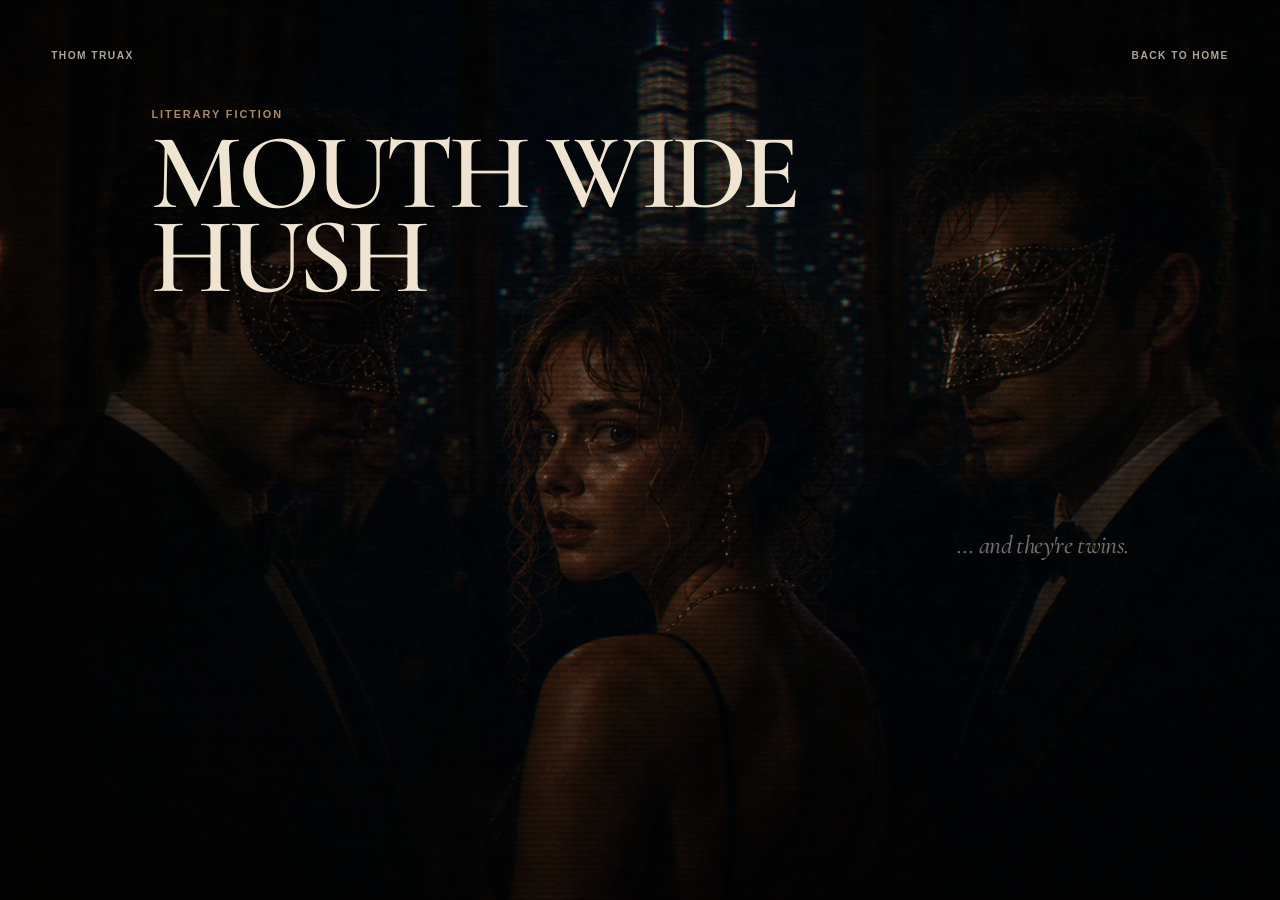
==== commit e0421e35: "isd34" ====
--- a/mouth-wide-hush.html
+++ b/mouth-wide-hush.html
@@ -23,7 +23,7 @@
         </nav>
 
         <figure class="mouth-image" aria-hidden="true">
-            <img src="assets/mouth-wide-hush-ballroom-memory.png" alt="">
+            <img src="assets/mouth-wide-hush-ballroom-twins.png" alt="">
         </figure>
 
         <header class="mouth-header">
@@ -33,8 +33,7 @@
 
         <figure class="mouth-quote">
             <blockquote>
-                “Her dream was hunting her.”<br>
-                “My husband thinks I'm home.”
+                ... and they're twins.
             </blockquote>
         </figure>
     </main>
--- a/style.css
+++ b/style.css
@@ -1020,13 +1020,14 @@
 .mouth-quote blockquote{
     margin:0;
     color:#f5ead8;
-    opacity:.68;
+    opacity:.48;
     font-size:clamp(1.05rem,2vw,1.8rem);
     font-style:italic;
     font-weight:500;
     letter-spacing:-.025em;
     line-height:1.08;
-    animation:mouth-quote-arrive 1.8s ease-out both;
+    text-shadow:0 0 .55rem rgba(245,234,216,.18);
+    animation:mouth-memory-flicker 8.5s steps(1,end) 1.2s infinite both;
 }
 
 @media (hover:hover){
@@ -1111,13 +1112,41 @@
     }
 }
 
-@keyframes mouth-quote-arrive{
-    from{
+@keyframes mouth-memory-flicker{
+    0%,
+    8%{
         opacity:0;
     }
 
-    to{
-        opacity:.68;
+    12%{
+        opacity:.18;
+    }
+
+    14%{
+        opacity:.04;
+    }
+
+    22%,
+    46%{
+        opacity:.5;
+    }
+
+    48%{
+        opacity:.24;
+    }
+
+    52%,
+    74%{
+        opacity:.56;
+    }
+
+    76%{
+        opacity:.12;
+    }
+
+    81%,
+    100%{
+        opacity:.46;
     }
 }
 
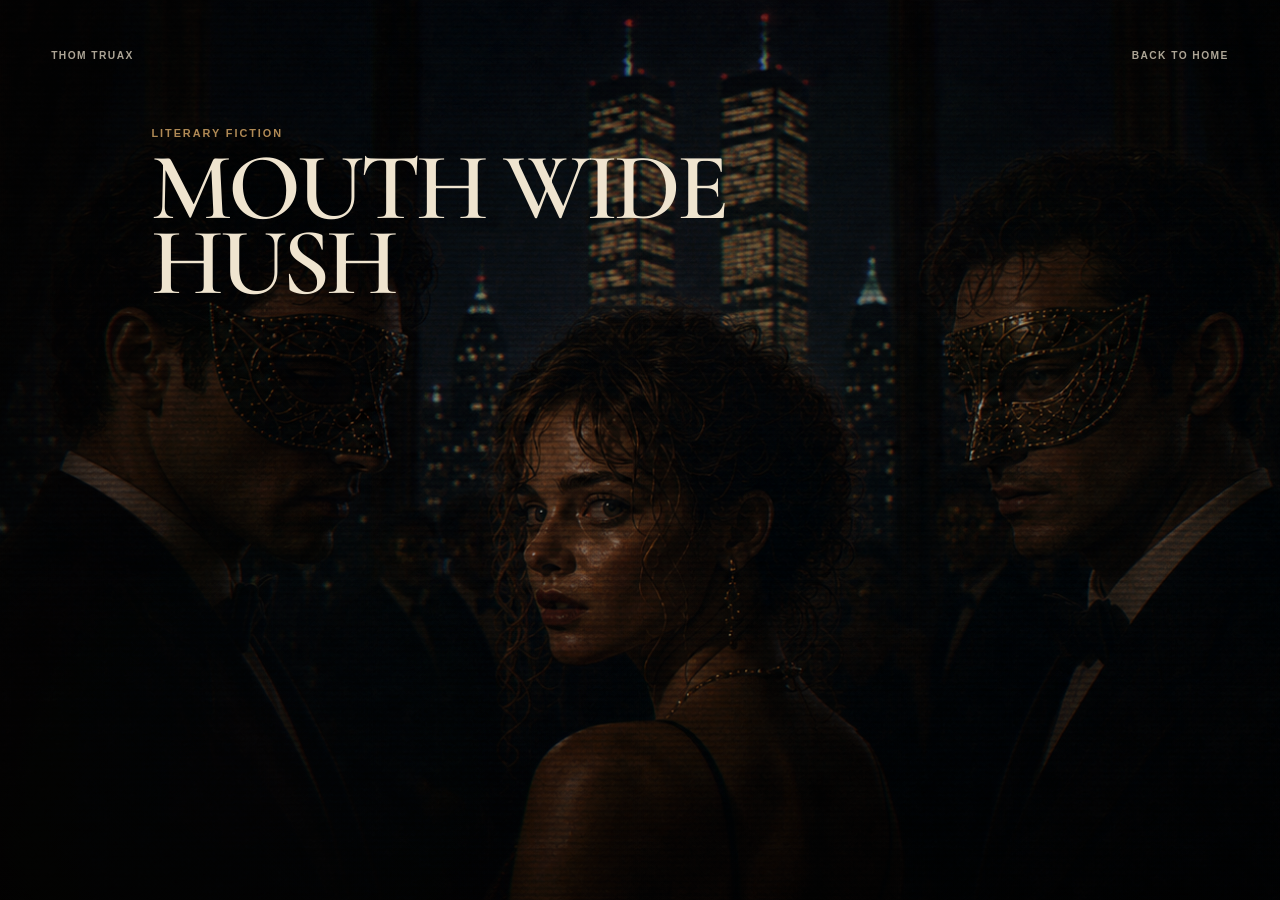
==== commit 5d45a47b: "idf34" ====
--- a/mouth-wide-hush.html
+++ b/mouth-wide-hush.html
@@ -23,19 +23,13 @@
         </nav>
 
         <figure class="mouth-image" aria-hidden="true">
-            <img src="assets/mouth-wide-hush-ballroom-twins.png" alt="">
+            <img src="assets/mouth-wide-hush-ballroom-towers.png" alt="">
         </figure>
 
         <header class="mouth-header">
             <p>LITERARY FICTION</p>
             <h1>MOUTH WIDE HUSH</h1>
         </header>
-
-        <figure class="mouth-quote">
-            <blockquote>
-                ... and they're twins.
-            </blockquote>
-        </figure>
     </main>
 </body>
 
--- a/style.css
+++ b/style.css
@@ -1002,7 +1002,7 @@
 }
 
 .mouth-header h1{
-    font-size:clamp(3rem,8.4vw,7rem);
+    font-size:clamp(2.65rem,7.45vw,6.25rem);
     font-weight:600;
     letter-spacing:-.045em;
     line-height:.78;
@@ -1085,7 +1085,7 @@
     }
 
     .mouth-header h1{
-        font-size:clamp(3.4rem,16vw,5.8rem);
+        font-size:clamp(3rem,14.25vw,5.15rem);
     }
 
     .mouth-quote{
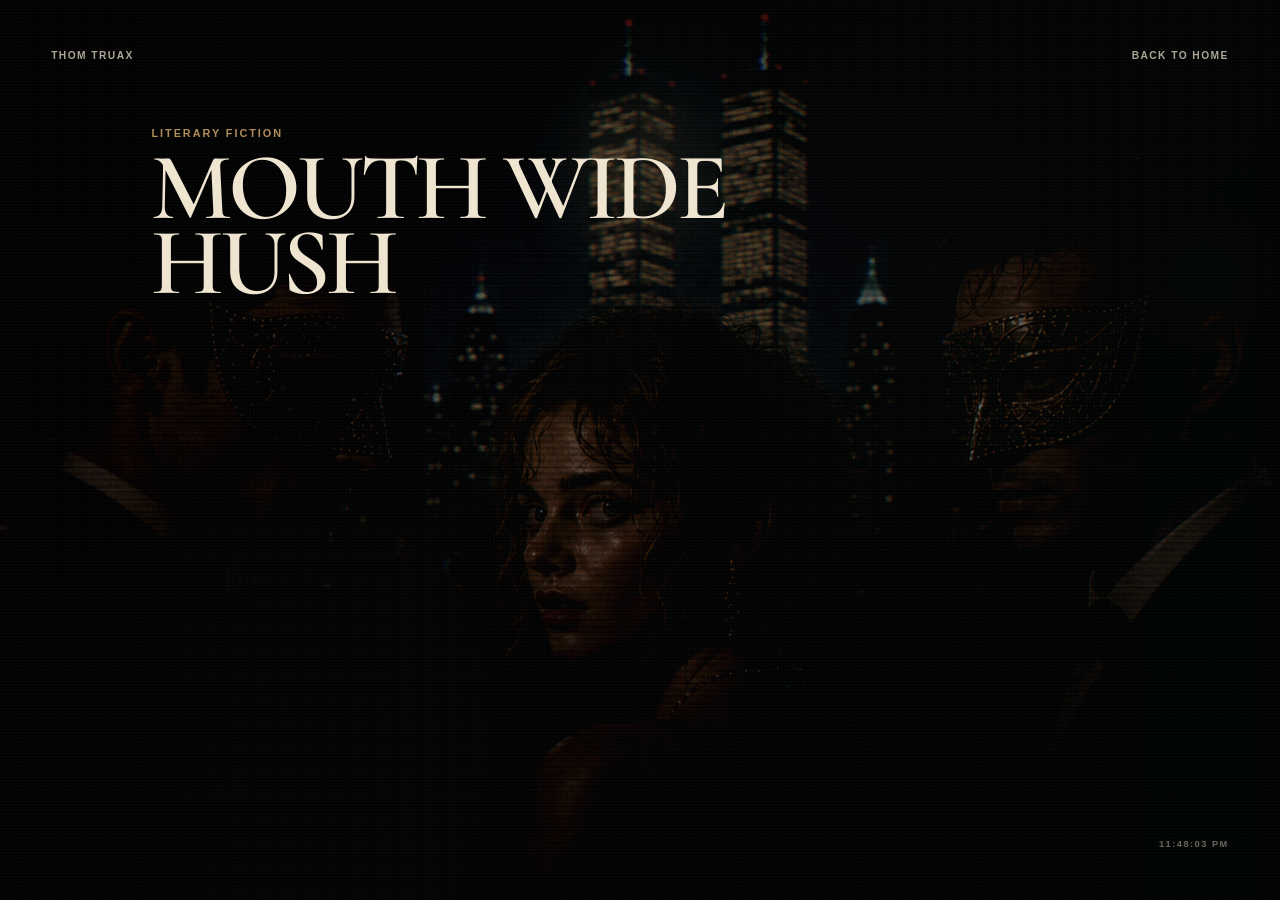
==== commit cc389eca: "r4" ====
--- a/mouth-wide-hush.html
+++ b/mouth-wide-hush.html
@@ -30,6 +30,8 @@
             <p>LITERARY FICTION</p>
             <h1>MOUTH WIDE HUSH</h1>
         </header>
+
+        <p class="mouth-timecode" aria-hidden="true">11:48:03 PM</p>
     </main>
 </body>
 
--- a/style.css
+++ b/style.css
@@ -908,11 +908,33 @@
     content:"";
     position:fixed;
     inset:0;
+    z-index:1;
     background:
-        radial-gradient(circle at 12% 42%,rgba(176,138,85,.08),transparent 12rem),
-        radial-gradient(circle at 86% 36%,rgba(176,138,85,.07),transparent 10rem),
-        linear-gradient(90deg,rgba(0,0,0,.2),transparent 30%,rgba(0,0,0,.28));
-    animation:mouth-candle-breathe 9s ease-in-out infinite alternate;
+        radial-gradient(circle at 6% 31%,rgba(255,219,146,.16),transparent 4.5rem),
+        radial-gradient(circle at 94% 31%,rgba(255,219,146,.13),transparent 5rem),
+        radial-gradient(circle at 52% 13%,rgba(255,230,166,.09),transparent 7rem),
+        linear-gradient(90deg,rgba(0,0,0,.32),transparent 30%,rgba(0,0,0,.36));
+    mix-blend-mode:screen;
+    opacity:.58;
+    animation:mouth-candle-breathe 8s ease-in-out infinite alternate;
+    pointer-events:none;
+}
+
+.mouth-page::after{
+    content:"";
+    position:fixed;
+    inset:-6%;
+    z-index:3;
+    background:
+        repeating-linear-gradient(0deg,rgba(255,255,255,.055) 0 1px,transparent 1px 4px),
+        radial-gradient(circle at 18% 28%,rgba(255,255,255,.08),transparent .08rem),
+        radial-gradient(circle at 74% 42%,rgba(255,255,255,.06),transparent .07rem),
+        radial-gradient(circle at 46% 72%,rgba(255,255,255,.045),transparent .06rem),
+        linear-gradient(90deg,rgba(255,0,0,.035),transparent 9%,rgba(0,255,255,.025) 92%,transparent);
+    background-size:auto,3px 3px,4px 4px,5px 5px,100% 100%;
+    mix-blend-mode:screen;
+    opacity:.34;
+    animation:mouth-tape-drift 6.5s steps(5,end) infinite;
     pointer-events:none;
 }
 
@@ -936,7 +958,7 @@
     margin:0;
     opacity:.94;
     overflow:hidden;
-    filter:saturate(.94) contrast(1.01) brightness(.92);
+    filter:saturate(.84) contrast(1.12) brightness(.78) blur(.45px);
 }
 
 .mouth-image::after{
@@ -944,8 +966,10 @@
     position:absolute;
     inset:0;
     background:
-        linear-gradient(90deg,rgba(5,3,2,.55),rgba(5,3,2,.08) 40%,rgba(5,3,2,.24)),
-        linear-gradient(0deg,rgba(5,3,2,.48),transparent 38%,rgba(5,3,2,.18));
+        radial-gradient(circle at 50% 18%,rgba(255,222,150,.1),transparent 8rem),
+        linear-gradient(90deg,rgba(5,3,2,.64),rgba(5,3,2,.1) 40%,rgba(5,3,2,.33)),
+        linear-gradient(0deg,rgba(5,3,2,.57),transparent 38%,rgba(5,3,2,.25)),
+        linear-gradient(180deg,rgba(0,0,0,.18),rgba(0,0,0,.08) 36%,rgba(0,0,0,.45));
 }
 
 .mouth-image img{
@@ -958,9 +982,9 @@
 
 .mouth-nav,
 .mouth-header,
-.mouth-quote{
+.mouth-timecode{
     position:relative;
-    z-index:2;
+    z-index:4;
 }
 
 .mouth-nav{
@@ -1009,25 +1033,21 @@
     text-transform:uppercase;
 }
 
-.mouth-quote{
-    grid-column:7 / 12;
-    grid-row:8 / 11;
-    align-self:start;
+.mouth-timecode{
+    grid-column:10 / 13;
+    grid-row:12;
+    align-self:end;
     justify-self:end;
     margin:0;
-}
-
-.mouth-quote blockquote{
-    margin:0;
-    color:#f5ead8;
-    opacity:.48;
-    font-size:clamp(1.05rem,2vw,1.8rem);
-    font-style:italic;
-    font-weight:500;
-    letter-spacing:-.025em;
-    line-height:1.08;
-    text-shadow:0 0 .55rem rgba(245,234,216,.18);
-    animation:mouth-memory-flicker 8.5s steps(1,end) 1.2s infinite both;
+    color:#efe4cf;
+    font-family:var(--sans);
+    font-size:.58rem;
+    font-weight:700;
+    letter-spacing:.16em;
+    line-height:1;
+    opacity:.42;
+    text-shadow:0 0 .4rem rgba(239,228,207,.18);
+    animation:mouth-timecode-waver 5s steps(1,end) infinite;
 }
 
 @media (hover:hover){
@@ -1058,13 +1078,14 @@
         height:100svh;
         margin:0;
         opacity:.84;
-        filter:saturate(.92) contrast(1.03) brightness(.86);
+        filter:saturate(.82) contrast(1.1) brightness(.76) blur(.4px);
     }
 
     .mouth-image::after{
         background:
-            linear-gradient(90deg,rgba(5,3,2,.64),rgba(5,3,2,.16) 54%,rgba(5,3,2,.5)),
-            linear-gradient(0deg,rgba(5,3,2,.62),transparent 46%,rgba(5,3,2,.24));
+            radial-gradient(circle at 52% 22%,rgba(255,222,150,.08),transparent 8rem),
+            linear-gradient(90deg,rgba(5,3,2,.68),rgba(5,3,2,.18) 54%,rgba(5,3,2,.56)),
+            linear-gradient(0deg,rgba(5,3,2,.64),transparent 46%,rgba(5,3,2,.3));
     }
 
     .mouth-image img{
@@ -1088,65 +1109,69 @@
         font-size:clamp(3rem,14.25vw,5.15rem);
     }
 
-    .mouth-quote{
-        grid-column:2 / 7;
-        grid-row:9 / 11;
-        align-self:start;
-        justify-self:end;
-        max-width:18rem;
-        margin:0;
-    }
-
-    .mouth-quote blockquote{
-        font-size:clamp(1.25rem,6vw,2.2rem);
-    }
+    .mouth-timecode{
+        grid-column:4 / 7;
+        grid-row:12;
+        font-size:.54rem;
+        opacity:.34;
+    }
+
 }
 
 @keyframes mouth-candle-breathe{
     from{
-        opacity:.82;
+        opacity:.45;
     }
 
     to{
-        opacity:1;
-    }
-}
-
-@keyframes mouth-memory-flicker{
+        opacity:.66;
+    }
+}
+
+@keyframes mouth-tape-drift{
+    0%{
+        transform:translate3d(0,0,0);
+        opacity:.28;
+    }
+
+    28%{
+        transform:translate3d(.14rem,-.08rem,0);
+        opacity:.36;
+    }
+
+    53%{
+        transform:translate3d(-.1rem,.12rem,0);
+        opacity:.31;
+    }
+
+    74%{
+        transform:translate3d(.08rem,.04rem,0);
+        opacity:.4;
+    }
+
+    100%{
+        transform:translate3d(0,0,0);
+        opacity:.32;
+    }
+}
+
+@keyframes mouth-timecode-waver{
     0%,
-    8%{
-        opacity:0;
-    }
-
-    12%{
+    38%,
+    42%,
+    100%{
+        opacity:.42;
+        transform:translateX(0);
+    }
+
+    39%{
         opacity:.18;
-    }
-
-    14%{
-        opacity:.04;
-    }
-
-    22%,
-    46%{
+        transform:translateX(-1px);
+    }
+
+    41%{
         opacity:.5;
-    }
-
-    48%{
-        opacity:.24;
-    }
-
-    52%,
-    74%{
-        opacity:.56;
-    }
-
-    76%{
-        opacity:.12;
-    }
-
-    81%,
-    100%{
-        opacity:.46;
+        transform:translateX(1px);
     }
 }
 
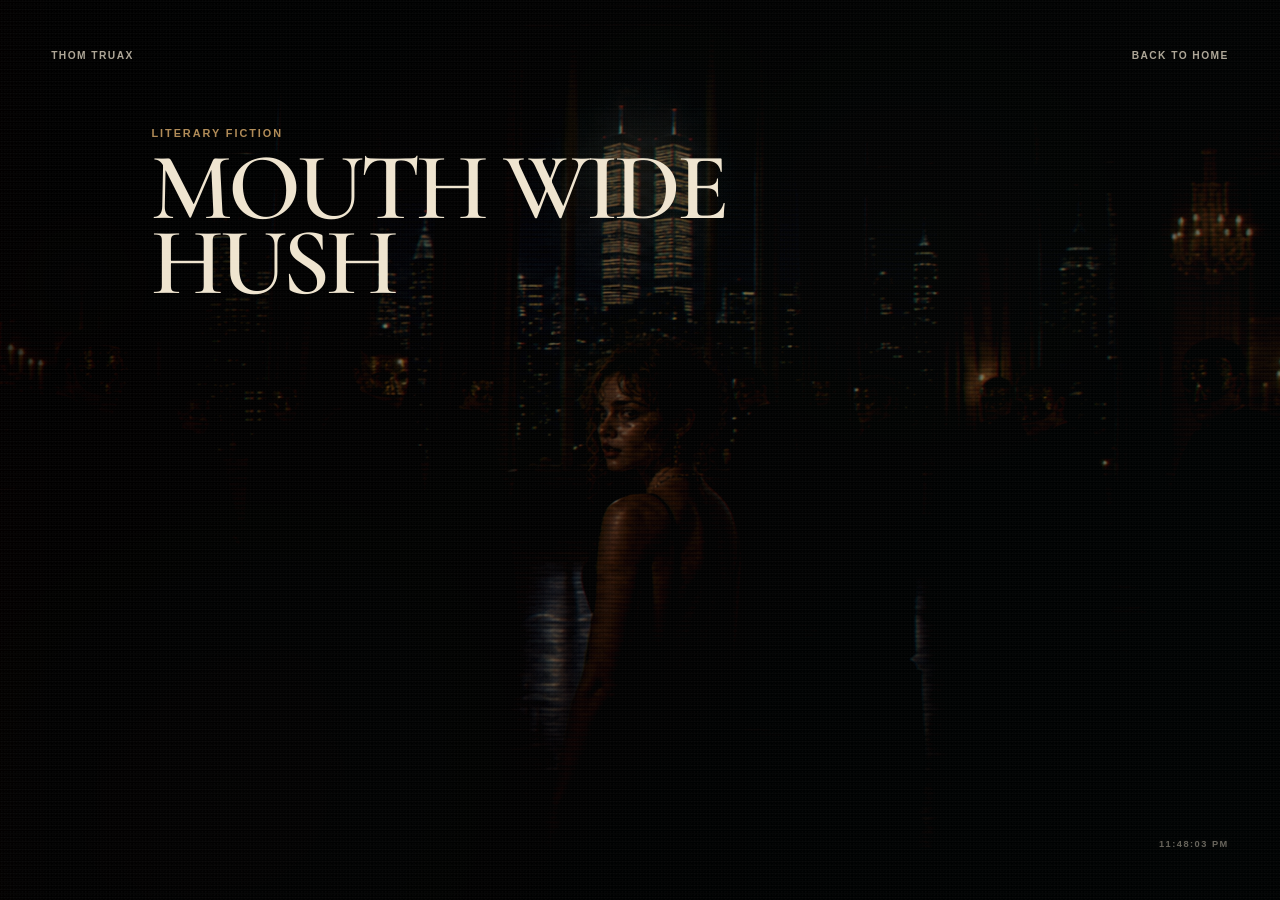
==== commit 46225304: "rt3" ====
--- a/mouth-wide-hush.html
+++ b/mouth-wide-hush.html
@@ -23,7 +23,7 @@
         </nav>
 
         <figure class="mouth-image" aria-hidden="true">
-            <img src="assets/mouth-wide-hush-ballroom-towers.png" alt="">
+            <img src="assets/mouth-wide-hush-ballroom-robes.png" alt="">
         </figure>
 
         <header class="mouth-header">
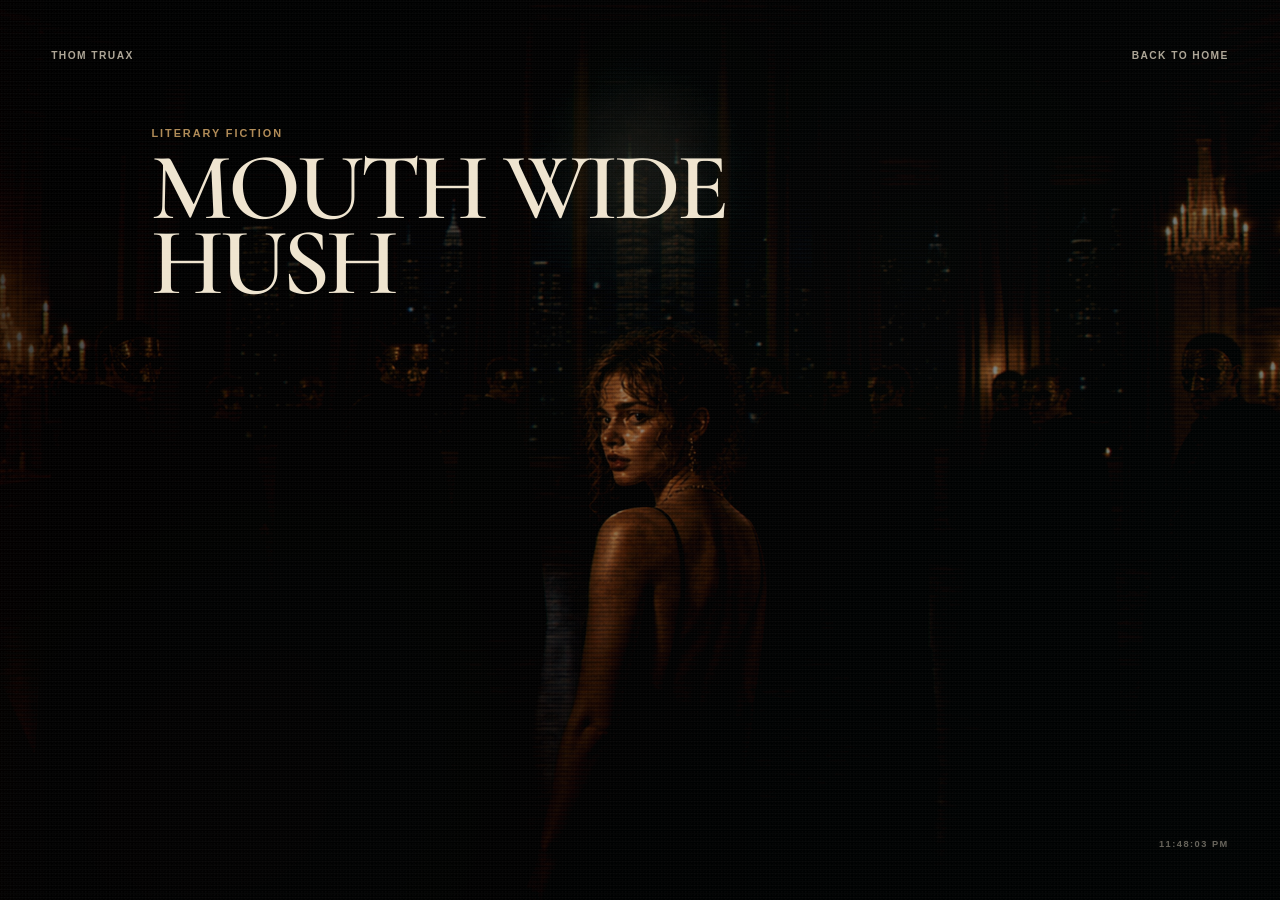
==== commit 8b39f2c0: "rt45" ====
--- a/mouth-wide-hush.html
+++ b/mouth-wide-hush.html
@@ -23,7 +23,7 @@
         </nav>
 
         <figure class="mouth-image" aria-hidden="true">
-            <img src="assets/mouth-wide-hush-ballroom-robes.png" alt="">
+            <img src="assets/mouth-wide-hush-ballroom-final.png" alt="">
         </figure>
 
         <header class="mouth-header">
--- a/style.css
+++ b/style.css
@@ -910,12 +910,12 @@
     inset:0;
     z-index:1;
     background:
-        radial-gradient(circle at 6% 31%,rgba(255,219,146,.16),transparent 4.5rem),
-        radial-gradient(circle at 94% 31%,rgba(255,219,146,.13),transparent 5rem),
-        radial-gradient(circle at 52% 13%,rgba(255,230,166,.09),transparent 7rem),
-        linear-gradient(90deg,rgba(0,0,0,.32),transparent 30%,rgba(0,0,0,.36));
+        radial-gradient(circle at 6% 31%,rgba(255,219,146,.19),transparent 4.75rem),
+        radial-gradient(circle at 94% 31%,rgba(255,219,146,.16),transparent 5.25rem),
+        radial-gradient(circle at 52% 13%,rgba(255,230,166,.11),transparent 7.25rem),
+        linear-gradient(90deg,rgba(0,0,0,.3),transparent 30%,rgba(0,0,0,.34));
     mix-blend-mode:screen;
-    opacity:.58;
+    opacity:.62;
     animation:mouth-candle-breathe 8s ease-in-out infinite alternate;
     pointer-events:none;
 }
@@ -958,7 +958,7 @@
     margin:0;
     opacity:.94;
     overflow:hidden;
-    filter:saturate(.84) contrast(1.12) brightness(.78) blur(.45px);
+    filter:saturate(.84) contrast(1.1) brightness(.82) blur(.45px);
 }
 
 .mouth-image::after{
@@ -966,10 +966,10 @@
     position:absolute;
     inset:0;
     background:
-        radial-gradient(circle at 50% 18%,rgba(255,222,150,.1),transparent 8rem),
-        linear-gradient(90deg,rgba(5,3,2,.64),rgba(5,3,2,.1) 40%,rgba(5,3,2,.33)),
-        linear-gradient(0deg,rgba(5,3,2,.57),transparent 38%,rgba(5,3,2,.25)),
-        linear-gradient(180deg,rgba(0,0,0,.18),rgba(0,0,0,.08) 36%,rgba(0,0,0,.45));
+        radial-gradient(circle at 50% 18%,rgba(255,222,150,.12),transparent 8.5rem),
+        linear-gradient(90deg,rgba(5,3,2,.6),rgba(5,3,2,.08) 40%,rgba(5,3,2,.3)),
+        linear-gradient(0deg,rgba(5,3,2,.54),transparent 38%,rgba(5,3,2,.24)),
+        linear-gradient(180deg,rgba(0,0,0,.15),rgba(0,0,0,.06) 36%,rgba(0,0,0,.42));
 }
 
 .mouth-image img{
@@ -1078,14 +1078,14 @@
         height:100svh;
         margin:0;
         opacity:.84;
-        filter:saturate(.82) contrast(1.1) brightness(.76) blur(.4px);
+        filter:saturate(.82) contrast(1.08) brightness(.8) blur(.4px);
     }
 
     .mouth-image::after{
         background:
-            radial-gradient(circle at 52% 22%,rgba(255,222,150,.08),transparent 8rem),
-            linear-gradient(90deg,rgba(5,3,2,.68),rgba(5,3,2,.18) 54%,rgba(5,3,2,.56)),
-            linear-gradient(0deg,rgba(5,3,2,.64),transparent 46%,rgba(5,3,2,.3));
+            radial-gradient(circle at 52% 22%,rgba(255,222,150,.1),transparent 8.25rem),
+            linear-gradient(90deg,rgba(5,3,2,.64),rgba(5,3,2,.16) 54%,rgba(5,3,2,.52)),
+            linear-gradient(0deg,rgba(5,3,2,.6),transparent 46%,rgba(5,3,2,.28));
     }
 
     .mouth-image img{
@@ -1120,11 +1120,11 @@
 
 @keyframes mouth-candle-breathe{
     from{
-        opacity:.45;
+        opacity:.48;
     }
 
     to{
-        opacity:.66;
+        opacity:.72;
     }
 }
 
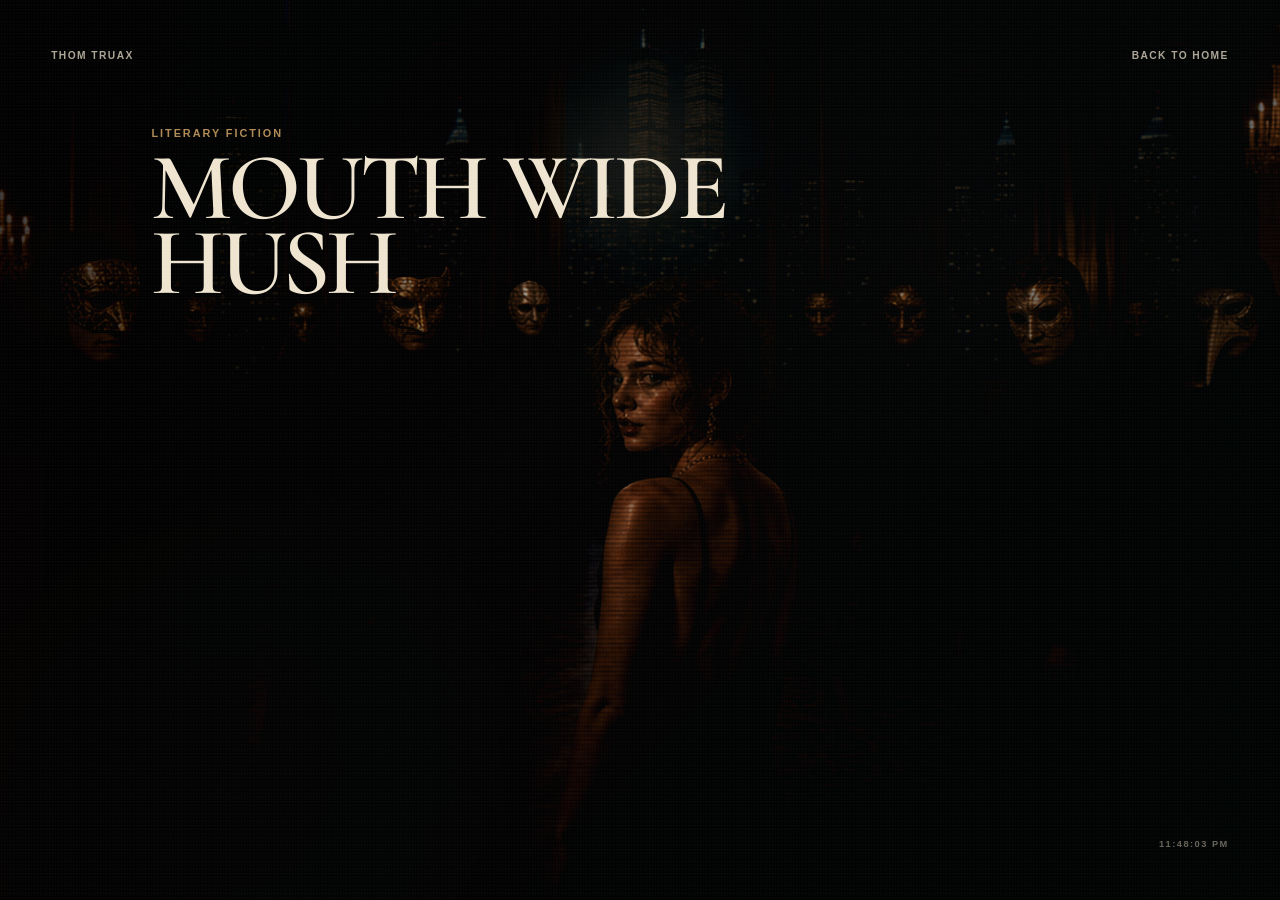
==== commit 82c28d9e: "R24" ====
--- a/mouth-wide-hush.html
+++ b/mouth-wide-hush.html
@@ -23,12 +23,12 @@
         </nav>
 
         <figure class="mouth-image" aria-hidden="true">
-            <img src="assets/mouth-wide-hush-ballroom-final.png" alt="">
+            <img src="assets/mouth-wide-hush-ballroom-masks.png" alt="">
         </figure>
 
         <header class="mouth-header">
             <p>LITERARY FICTION</p>
-            <h1>MOUTH WIDE HUSH</h1>
+            <h1>MOUTH WIDE<br>HUSH</h1>
         </header>
 
         <p class="mouth-timecode" aria-hidden="true">11:48:03 PM</p>
--- a/style.css
+++ b/style.css
@@ -916,7 +916,7 @@
         linear-gradient(90deg,rgba(0,0,0,.3),transparent 30%,rgba(0,0,0,.34));
     mix-blend-mode:screen;
     opacity:.62;
-    animation:mouth-candle-breathe 8s ease-in-out infinite alternate;
+    animation:mouth-candle-breathe 5.75s steps(1,end) infinite;
     pointer-events:none;
 }
 
@@ -958,13 +958,37 @@
     margin:0;
     opacity:.94;
     overflow:hidden;
-    filter:saturate(.84) contrast(1.1) brightness(.82) blur(.45px);
+    filter:saturate(.84) contrast(1.1) brightness(.85) blur(.45px);
+    animation:mouth-room-luminance 13s ease-in-out infinite alternate;
+}
+
+.mouth-image::before{
+    content:"";
+    position:absolute;
+    inset:0;
+    z-index:1;
+    background:
+        radial-gradient(circle at 50.3% 15.2%,rgba(255,219,142,.32),transparent .18rem),
+        radial-gradient(circle at 51.6% 18.8%,rgba(255,219,142,.24),transparent .16rem),
+        radial-gradient(circle at 48.4% 21.4%,rgba(255,219,142,.18),transparent .14rem),
+        radial-gradient(circle at 54.2% 24.6%,rgba(255,219,142,.16),transparent .12rem),
+        radial-gradient(circle at 40.6% 26.2%,rgba(255,232,172,.16),transparent .11rem),
+        radial-gradient(circle at 67.3% 24.2%,rgba(255,232,172,.14),transparent .1rem),
+        radial-gradient(circle at 84% 25%,rgba(255,202,125,.2),transparent 1.65rem),
+        radial-gradient(circle at 17% 32%,rgba(255,202,125,.16),transparent 1.7rem);
+    mix-blend-mode:screen;
+    opacity:.24;
+    animation:
+        mouth-skyline-flicker 7.25s steps(1,end) infinite,
+        mouth-candle-glint 2.6s steps(1,end) infinite;
+    pointer-events:none;
 }
 
 .mouth-image::after{
     content:"";
     position:absolute;
     inset:0;
+    z-index:2;
     background:
         radial-gradient(circle at 50% 18%,rgba(255,222,150,.12),transparent 8.5rem),
         linear-gradient(90deg,rgba(5,3,2,.6),rgba(5,3,2,.08) 40%,rgba(5,3,2,.3)),
@@ -1078,7 +1102,7 @@
         height:100svh;
         margin:0;
         opacity:.84;
-        filter:saturate(.82) contrast(1.08) brightness(.8) blur(.4px);
+        filter:saturate(.82) contrast(1.08) brightness(.83) blur(.4px);
     }
 
     .mouth-image::after{
@@ -1119,12 +1143,111 @@
 }
 
 @keyframes mouth-candle-breathe{
-    from{
-        opacity:.48;
-    }
-
-    to{
+    0%,
+    100%{
+        opacity:.58;
+    }
+
+    12%{
+        opacity:.7;
+    }
+
+    14%{
+        opacity:.54;
+    }
+
+    28%,
+    44%{
+        opacity:.66;
+    }
+
+    47%{
+        opacity:.5;
+    }
+
+    51%,
+    74%{
         opacity:.72;
+    }
+
+    77%{
+        opacity:.6;
+    }
+}
+
+@keyframes mouth-room-luminance{
+    0%{
+        opacity:.93;
+    }
+
+    45%{
+        opacity:.96;
+    }
+
+    63%{
+        opacity:.94;
+    }
+
+    100%{
+        opacity:.97;
+    }
+}
+
+@keyframes mouth-skyline-flicker{
+    0%,
+    19%,
+    31%,
+    58%,
+    100%{
+        opacity:.22;
+    }
+
+    20%{
+        opacity:.36;
+    }
+
+    22%{
+        opacity:.16;
+    }
+
+    33%,
+    35%{
+        opacity:.3;
+    }
+
+    60%{
+        opacity:.4;
+    }
+
+    61%{
+        opacity:.18;
+    }
+}
+
+@keyframes mouth-candle-glint{
+    0%,
+    100%{
+        filter:brightness(1);
+    }
+
+    18%{
+        filter:brightness(1.12);
+    }
+
+    21%{
+        filter:brightness(.96);
+    }
+
+    49%{
+        filter:brightness(1.08);
+    }
+
+    51%{
+        filter:brightness(1.16);
+    }
+
+    54%{
+        filter:brightness(1);
     }
 }
 
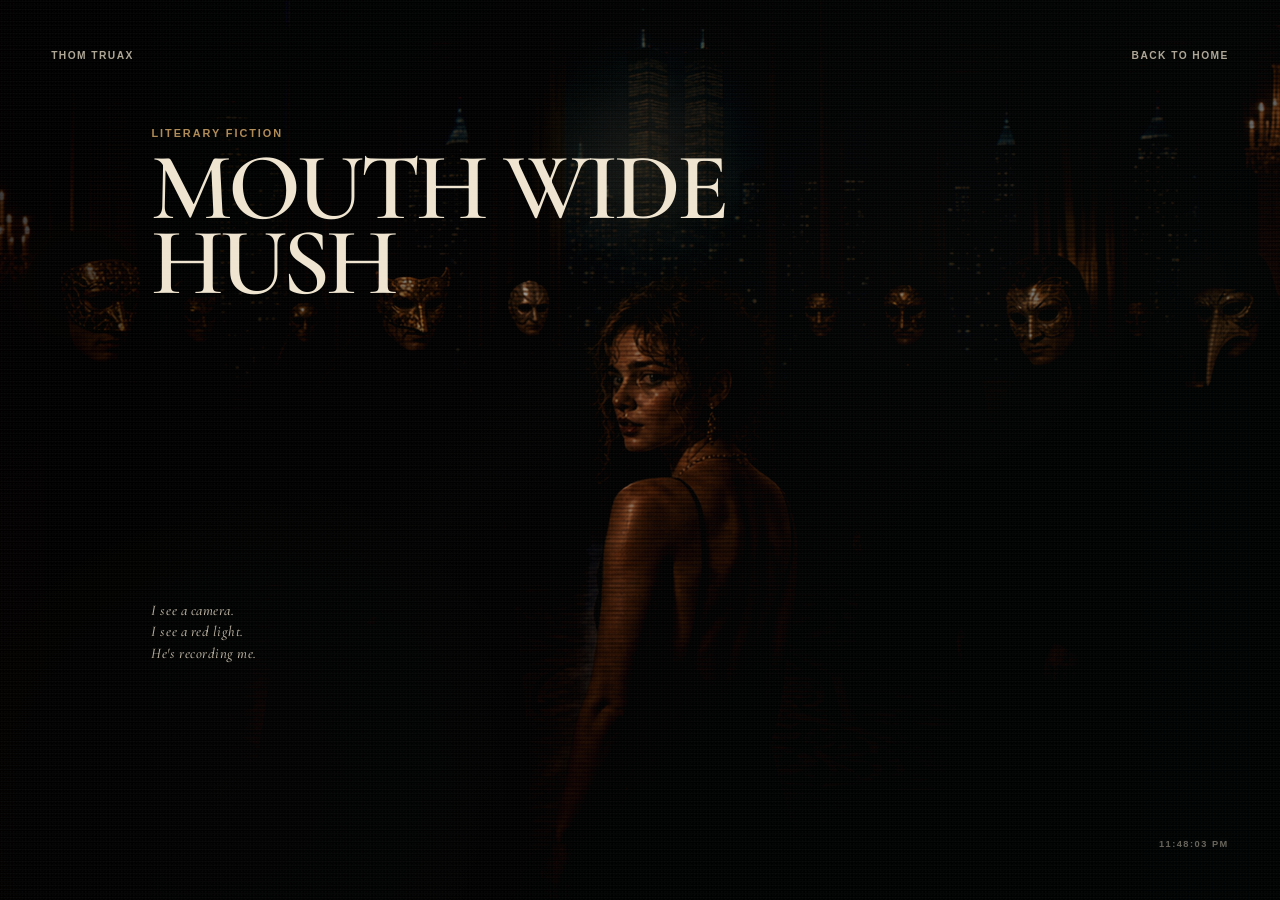
==== commit 3ae77e5f: "t1" ====
--- a/mouth-wide-hush.html
+++ b/mouth-wide-hush.html
@@ -31,6 +31,14 @@
             <h1>MOUTH WIDE<br>HUSH</h1>
         </header>
 
+        <figure class="mouth-dialogue" aria-label="Story quote">
+            <blockquote>
+                <span>I see a camera.</span>
+                <span>I see a red light.</span>
+                <span>He's recording me.</span>
+            </blockquote>
+        </figure>
+
         <p class="mouth-timecode" aria-hidden="true">11:48:03 PM</p>
     </main>
 </body>
--- a/style.css
+++ b/style.css
@@ -1006,6 +1006,7 @@
 
 .mouth-nav,
 .mouth-header,
+.mouth-dialogue,
 .mouth-timecode{
     position:relative;
     z-index:4;
@@ -1055,6 +1056,41 @@
     letter-spacing:-.045em;
     line-height:.78;
     text-transform:uppercase;
+}
+
+.mouth-dialogue{
+    grid-column:2 / 6;
+    grid-row:9 / 12;
+    align-self:start;
+    margin:0;
+}
+
+.mouth-dialogue blockquote{
+    margin:0;
+    color:rgba(239,228,207,.76);
+    font-size:clamp(.9rem,1.15vw,1.08rem);
+    font-style:italic;
+    font-weight:500;
+    letter-spacing:.035em;
+    line-height:1.45;
+}
+
+.mouth-dialogue span{
+    display:block;
+    opacity:0;
+    animation:mouth-dialogue-reveal .44s ease-out forwards;
+}
+
+.mouth-dialogue span:nth-child(1){
+    animation-delay:.8s;
+}
+
+.mouth-dialogue span:nth-child(2){
+    animation-delay:2.45s;
+}
+
+.mouth-dialogue span:nth-child(3){
+    animation-delay:4.1s;
 }
 
 .mouth-timecode{
@@ -1133,6 +1169,17 @@
         font-size:clamp(3rem,14.25vw,5.15rem);
     }
 
+    .mouth-dialogue{
+        grid-column:1 / 6;
+        grid-row:9 / 11;
+        align-self:start;
+    }
+
+    .mouth-dialogue blockquote{
+        font-size:clamp(.86rem,3.6vw,1.02rem);
+        line-height:1.48;
+    }
+
     .mouth-timecode{
         grid-column:4 / 7;
         grid-row:12;
@@ -1248,6 +1295,18 @@
 
     54%{
         filter:brightness(1);
+    }
+}
+
+@keyframes mouth-dialogue-reveal{
+    from{
+        opacity:0;
+        transform:translateY(.18rem);
+    }
+
+    to{
+        opacity:1;
+        transform:translateY(0);
     }
 }
 
@@ -2426,6 +2485,11 @@
         animation:none !important;
     }
 
+    .mouth-dialogue span{
+        opacity:1;
+        transform:none;
+    }
+
     .slay-nebula-energy,
     .slay-current,
     .slay-neon-breath,
